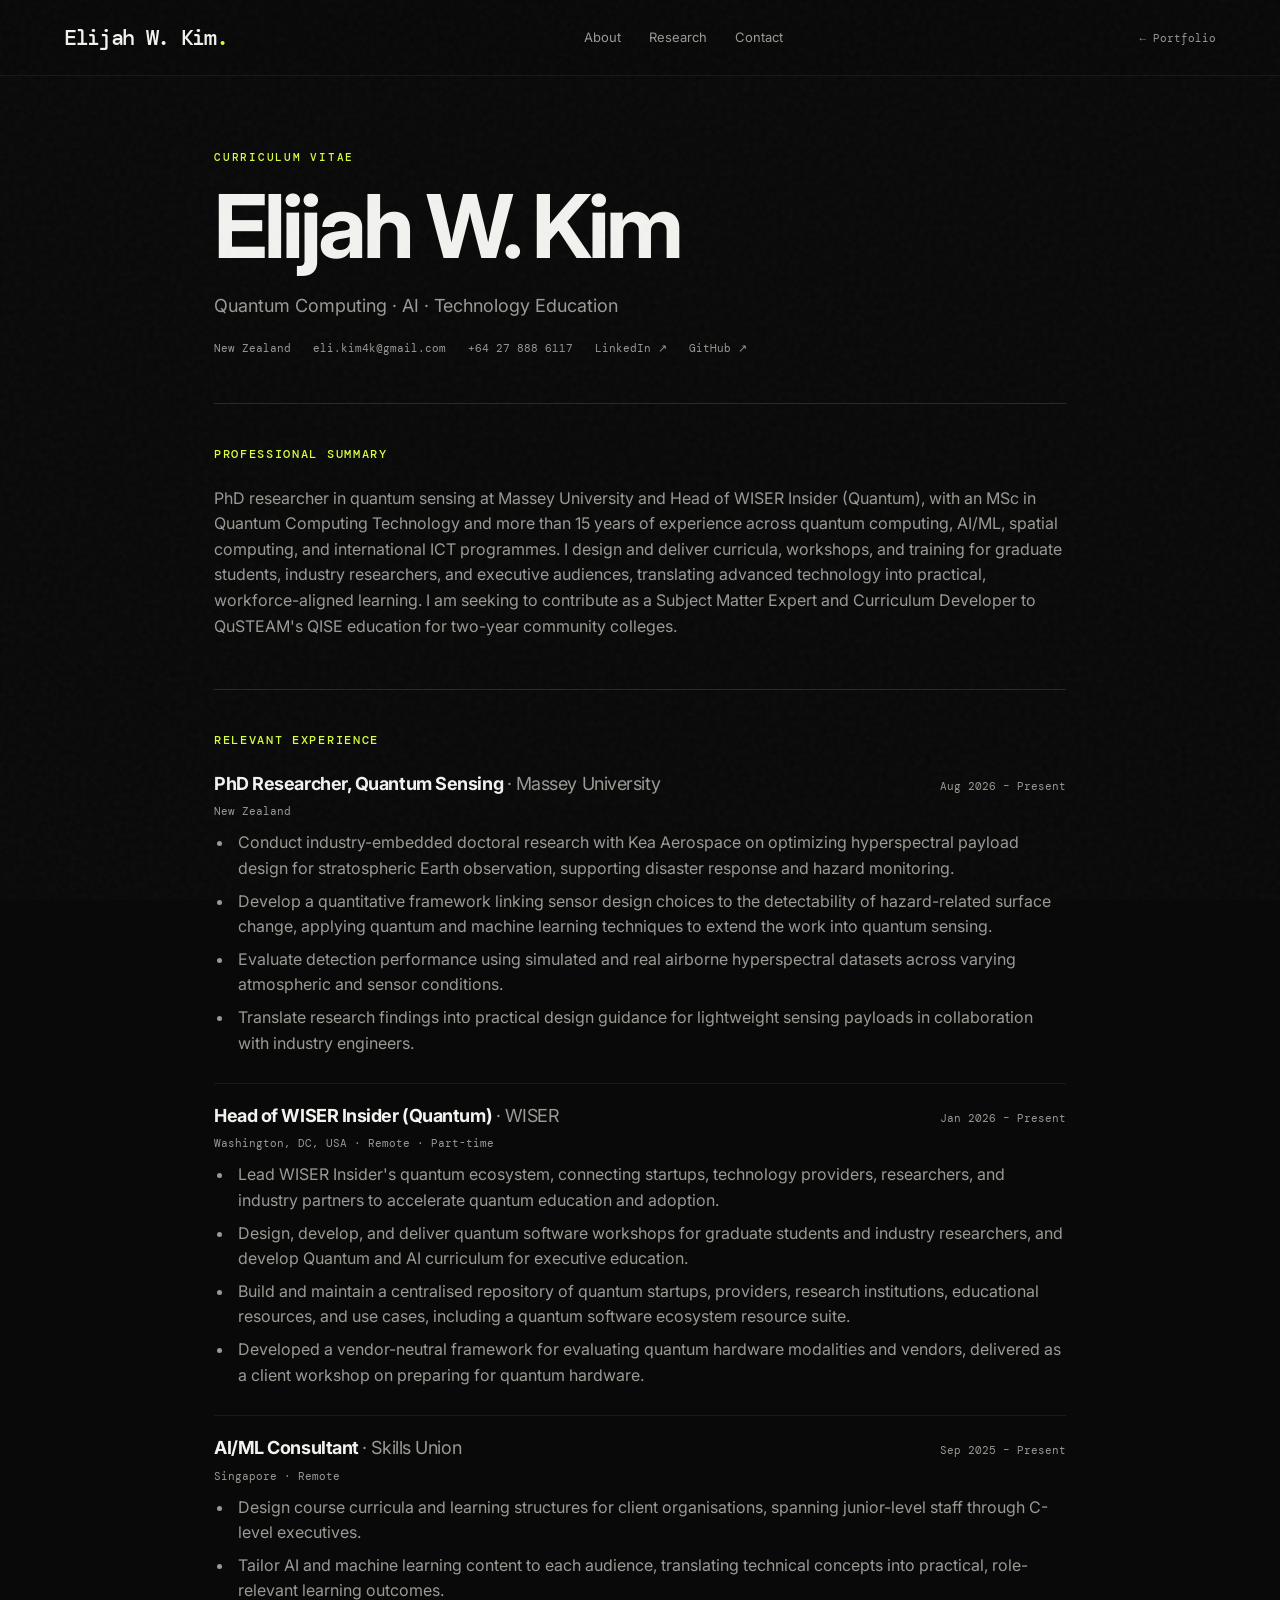
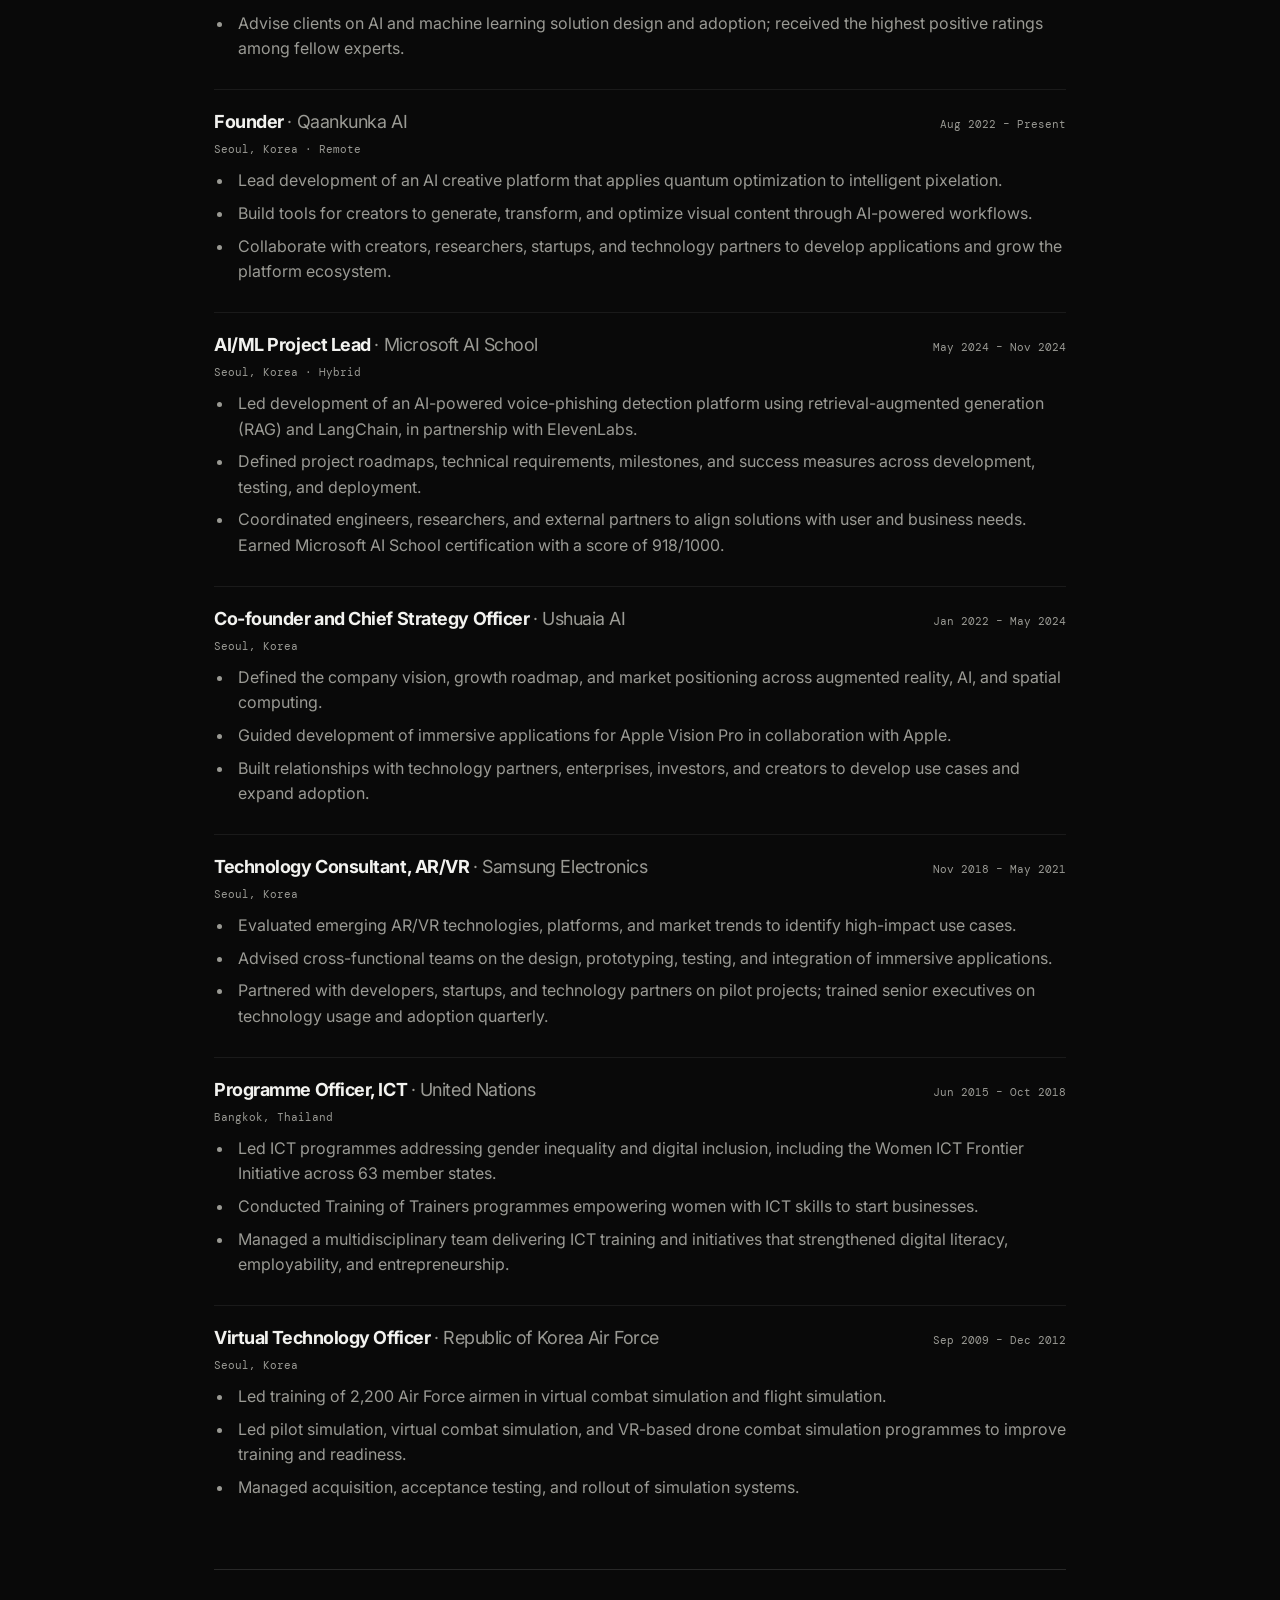
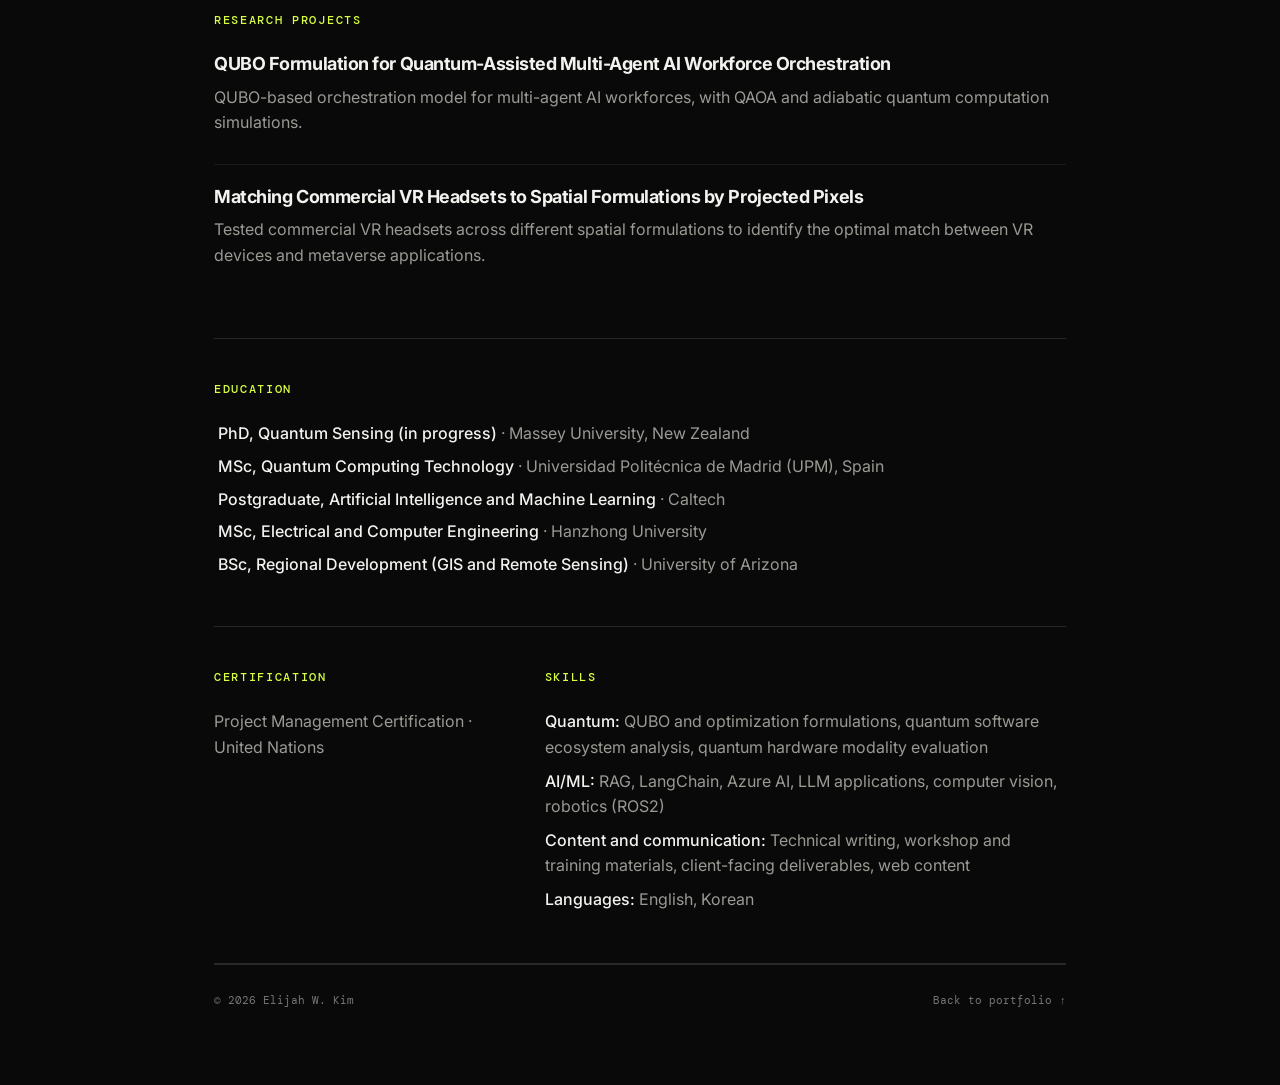
==== cv.html @ 2fc33b70 "Publish portfolio website" ====
<!DOCTYPE html>
<html lang="en">
<head>
  <meta charset="UTF-8">
  <meta name="viewport" content="width=device-width, initial-scale=1.0">
  <meta name="description" content="Curriculum Vitae of Elijah W. Kim, quantum computing researcher and technology educator.">
  <meta name="theme-color" content="#090909">
  <title>CV | Elijah W. Kim</title>
  <link rel="preconnect" href="https://fonts.googleapis.com">
  <link rel="preconnect" href="https://fonts.gstatic.com" crossorigin>
  <link href="https://fonts.googleapis.com/css2?family=DM+Mono:wght@400;500&family=Inter:wght@400;500;600;700&display=swap" rel="stylesheet">
  <link rel="stylesheet" href="style.css">
</head>
<body class="cv-page">
  <div class="noise"></div>
  <header class="nav">
    <a class="logo" href="index.html">Elijah W. Kim<span>.</span></a>
    <nav><a href="index.html#about">About</a><a href="index.html#research">Research</a><a href="index.html#contact">Contact</a></nav>
    <a class="cv-back" href="index.html">← Portfolio</a>
  </header>
  <main class="cv-main">
    <section class="cv-intro">
      <p class="eyebrow">CURRICULUM VITAE</p>
      <h1>Elijah W. Kim</h1>
      <p class="cv-specialty">Quantum Computing · AI · Technology Education</p>
      <div class="cv-contact">
        <span>New Zealand</span><a href="mailto:eli.kim4k@gmail.com">eli.kim4k@gmail.com</a>
        <a href="tel:+64278886117">+64 27 888 6117</a><a href="https://www.linkedin.com/in/eli-kim-4k/" target="_blank" rel="noreferrer">LinkedIn ↗</a>
        <a href="https://github.com/elikim4k-ai/" target="_blank" rel="noreferrer">GitHub ↗</a>
      </div>
    </section>

    <section class="cv-section">
      <h2>Professional Summary</h2>
      <p>PhD researcher in quantum sensing at Massey University and Head of WISER Insider (Quantum), with an MSc in Quantum Computing Technology and more than 15 years of experience across quantum computing, AI/ML, spatial computing, and international ICT programmes. I design and deliver curricula, workshops, and training for graduate students, industry researchers, and executive audiences, translating advanced technology into practical, workforce-aligned learning. I am seeking to contribute as a Subject Matter Expert and Curriculum Developer to QuSTEAM's QISE education for two-year community colleges.</p>
    </section>

    <section class="cv-section">
      <h2>Relevant Experience</h2>
      <article class="cv-role"><div class="cv-role-head"><h3>PhD Researcher, Quantum Sensing <span>· Massey University</span></h3><time>Aug 2026 – Present</time></div><p class="cv-location">New Zealand</p><ul><li>Conduct industry-embedded doctoral research with Kea Aerospace on optimizing hyperspectral payload design for stratospheric Earth observation, supporting disaster response and hazard monitoring.</li><li>Develop a quantitative framework linking sensor design choices to the detectability of hazard-related surface change, applying quantum and machine learning techniques to extend the work into quantum sensing.</li><li>Evaluate detection performance using simulated and real airborne hyperspectral datasets across varying atmospheric and sensor conditions.</li><li>Translate research findings into practical design guidance for lightweight sensing payloads in collaboration with industry engineers.</li></ul></article>
      <article class="cv-role"><div class="cv-role-head"><h3>Head of WISER Insider (Quantum) <span>· WISER</span></h3><time>Jan 2026 – Present</time></div><p class="cv-location">Washington, DC, USA · Remote · Part-time</p><ul><li>Lead WISER Insider's quantum ecosystem, connecting startups, technology providers, researchers, and industry partners to accelerate quantum education and adoption.</li><li>Design, develop, and deliver quantum software workshops for graduate students and industry researchers, and develop Quantum and AI curriculum for executive education.</li><li>Build and maintain a centralised repository of quantum startups, providers, research institutions, educational resources, and use cases, including a quantum software ecosystem resource suite.</li><li>Developed a vendor-neutral framework for evaluating quantum hardware modalities and vendors, delivered as a client workshop on preparing for quantum hardware.</li></ul></article>
      <article class="cv-role"><div class="cv-role-head"><h3>AI/ML Consultant <span>· Skills Union</span></h3><time>Sep 2025 – Present</time></div><p class="cv-location">Singapore · Remote</p><ul><li>Design course curricula and learning structures for client organisations, spanning junior-level staff through C-level executives.</li><li>Tailor AI and machine learning content to each audience, translating technical concepts into practical, role-relevant learning outcomes.</li><li>Advise clients on AI and machine learning solution design and adoption; received the highest positive ratings among fellow experts.</li></ul></article>
      <article class="cv-role"><div class="cv-role-head"><h3>Founder <span>· Qaankunka AI</span></h3><time>Aug 2022 – Present</time></div><p class="cv-location">Seoul, Korea · Remote</p><ul><li>Lead development of an AI creative platform that applies quantum optimization to intelligent pixelation.</li><li>Build tools for creators to generate, transform, and optimize visual content through AI-powered workflows.</li><li>Collaborate with creators, researchers, startups, and technology partners to develop applications and grow the platform ecosystem.</li></ul></article>
      <article class="cv-role"><div class="cv-role-head"><h3>AI/ML Project Lead <span>· Microsoft AI School</span></h3><time>May 2024 – Nov 2024</time></div><p class="cv-location">Seoul, Korea · Hybrid</p><ul><li>Led development of an AI-powered voice-phishing detection platform using retrieval-augmented generation (RAG) and LangChain, in partnership with ElevenLabs.</li><li>Defined project roadmaps, technical requirements, milestones, and success measures across development, testing, and deployment.</li><li>Coordinated engineers, researchers, and external partners to align solutions with user and business needs. Earned Microsoft AI School certification with a score of 918/1000.</li></ul></article>
      <article class="cv-role"><div class="cv-role-head"><h3>Co-founder and Chief Strategy Officer <span>· Ushuaia AI</span></h3><time>Jan 2022 – May 2024</time></div><p class="cv-location">Seoul, Korea</p><ul><li>Defined the company vision, growth roadmap, and market positioning across augmented reality, AI, and spatial computing.</li><li>Guided development of immersive applications for Apple Vision Pro in collaboration with Apple.</li><li>Built relationships with technology partners, enterprises, investors, and creators to develop use cases and expand adoption.</li></ul></article>
      <article class="cv-role"><div class="cv-role-head"><h3>Technology Consultant, AR/VR <span>· Samsung Electronics</span></h3><time>Nov 2018 – May 2021</time></div><p class="cv-location">Seoul, Korea</p><ul><li>Evaluated emerging AR/VR technologies, platforms, and market trends to identify high-impact use cases.</li><li>Advised cross-functional teams on the design, prototyping, testing, and integration of immersive applications.</li><li>Partnered with developers, startups, and technology partners on pilot projects; trained senior executives on technology usage and adoption quarterly.</li></ul></article>
      <article class="cv-role"><div class="cv-role-head"><h3>Programme Officer, ICT <span>· United Nations</span></h3><time>Jun 2015 – Oct 2018</time></div><p class="cv-location">Bangkok, Thailand</p><ul><li>Led ICT programmes addressing gender inequality and digital inclusion, including the Women ICT Frontier Initiative across 63 member states.</li><li>Conducted Training of Trainers programmes empowering women with ICT skills to start businesses.</li><li>Managed a multidisciplinary team delivering ICT training and initiatives that strengthened digital literacy, employability, and entrepreneurship.</li></ul></article>
      <article class="cv-role"><div class="cv-role-head"><h3>Virtual Technology Officer <span>· Republic of Korea Air Force</span></h3><time>Sep 2009 – Dec 2012</time></div><p class="cv-location">Seoul, Korea</p><ul><li>Led training of 2,200 Air Force airmen in virtual combat simulation and flight simulation.</li><li>Led pilot simulation, virtual combat simulation, and VR-based drone combat simulation programmes to improve training and readiness.</li><li>Managed acquisition, acceptance testing, and rollout of simulation systems.</li></ul></article>
    </section>

    <section class="cv-section"><h2>Research Projects</h2><article class="cv-role"><h3>QUBO Formulation for Quantum-Assisted Multi-Agent AI Workforce Orchestration</h3><p>QUBO-based orchestration model for multi-agent AI workforces, with QAOA and adiabatic quantum computation simulations.</p></article><article class="cv-role"><h3>Matching Commercial VR Headsets to Spatial Formulations by Projected Pixels</h3><p>Tested commercial VR headsets across different spatial formulations to identify the optimal match between VR devices and metaverse applications.</p></article></section>

    <section class="cv-section"><h2>Education</h2><ul class="cv-plain-list"><li><strong>PhD, Quantum Sensing (in progress)</strong> · Massey University, New Zealand</li><li><strong>MSc, Quantum Computing Technology</strong> · Universidad Politécnica de Madrid (UPM), Spain</li><li><strong>Postgraduate, Artificial Intelligence and Machine Learning</strong> · Caltech</li><li><strong>MSc, Electrical and Computer Engineering</strong> · Hanzhong University</li><li><strong>BSc, Regional Development (GIS and Remote Sensing)</strong> · University of Arizona</li></ul></section>
    <section class="cv-section cv-columns"><div><h2>Certification</h2><p>Project Management Certification · United Nations</p></div><div><h2>Skills</h2><p><strong>Quantum:</strong> QUBO and optimization formulations, quantum software ecosystem analysis, quantum hardware modality evaluation</p><p><strong>AI/ML:</strong> RAG, LangChain, Azure AI, LLM applications, computer vision, robotics (ROS2)</p><p><strong>Content and communication:</strong> Technical writing, workshop and training materials, client-facing deliverables, web content</p><p><strong>Languages:</strong> English, Korean</p></div></section>
    <footer class="cv-footer"><span>© <span id="year"></span> Elijah W. Kim</span><a href="index.html">Back to portfolio ↑</a></footer>
  </main>
  <div class="color-lens" aria-hidden="true"></div>
  <script src="script.js"></script>
</body>
</html>
---- style.css ----
:root {
  --bg: #090909;
  --surface: #111111;
  --line: #282828;
  --text: #f2f2ef;
  --muted: #9a9a94;
  --accent: #d7ff3f;
  --max: 1180px;
}

* { box-sizing: border-box; }
html { scroll-behavior: smooth; }
body {
  margin: 0;
  background: var(--bg);
  color: var(--text);
  font-family: "Inter", system-ui, sans-serif;
  line-height: 1.6;
}
a { color: inherit; text-decoration: none; }
::selection { background: var(--accent); color: #000; }

.noise {
  position: fixed; inset: 0; pointer-events: none; opacity: .035; z-index: 20;
  background-image: url("data:image/svg+xml,%3Csvg viewBox='0 0 180 180' xmlns='http://www.w3.org/2000/svg'%3E%3Cfilter id='n'%3E%3CfeTurbulence type='fractalNoise' baseFrequency='.9' numOctaves='4' stitchTiles='stitch'/%3E%3C/filter%3E%3Crect width='100%25' height='100%25' filter='url(%23n)'/%3E%3C/svg%3E");
}

.nav {
  position: fixed; top: 0; left: 0; right: 0; z-index: 10;
  height: 76px; display: flex; align-items: center; justify-content: space-between;
  padding: 0 5vw; background: rgba(9,9,9,.75); backdrop-filter: blur(14px);
  border-bottom: 1px solid rgba(255,255,255,.06);
}
.logo { font: 500 22px "DM Mono", monospace; letter-spacing: -.08em; }
.logo { letter-spacing: -.06em; white-space: nowrap; }
.logo span { color: var(--accent); }
.nav nav { display: flex; gap: 28px; }
.nav nav a { color: var(--muted); font-size: 13px; transition: color .2s; }
.nav nav a:hover { color: var(--text); }
.menu { display: none; background: none; border: 0; color: var(--text); font-size: 24px; }

.section { max-width: var(--max); margin: 0 auto; padding: 130px 5vw; }
.hero {
  min-height: 100vh; display: grid; grid-template-columns: 1.25fr .75fr;
  align-items: center; padding-top: 150px;
}
.eyebrow {
  font: 500 11px "DM Mono", monospace; letter-spacing: .16em;
  color: var(--accent); margin: 0 0 24px;
}
h1, h2, h3 { margin: 0; line-height: 1.02; letter-spacing: -.045em; }
h1 { font-size: clamp(58px, 8vw, 108px); max-width: 850px; }
h1 em, h2 em { color: var(--muted); font-style: normal; }
h2 { font-size: clamp(40px, 5vw, 70px); }
h3 { font-size: 25px; }
.lead { max-width: 610px; margin: 32px 0; color: var(--muted); font-size: 18px; }
.buttons { display: flex; gap: 12px; flex-wrap: wrap; }
.button {
  padding: 12px 18px; border: 1px solid var(--line); border-radius: 999px;
  font: 500 12px "DM Mono", monospace; transition: .2s;
}
.button:hover { border-color: #555; transform: translateY(-2px); }
.button.primary { background: var(--accent); color: #000; border-color: var(--accent); }

.hero-visual { position: relative; min-height: 500px; display: grid; place-items: center; }
.portrait-wrap {
  position: absolute; z-index: 2; width: 285px; height: 350px;
  border-radius: 48% 48% 42% 42%; overflow: hidden;
  border: 1px solid #3a3a3a; background: #151515;
  box-shadow: 0 30px 80px rgba(0,0,0,.45);
}
.portrait-wrap img { width: 100%; height: 100%; object-fit: cover; object-position: center 28%; display: block; }
.portrait-ring {
  position: absolute; inset: 10px; border: 1px solid rgba(215,255,63,.28);
  border-radius: inherit; pointer-events: none;
}
.hero-orbit { position: absolute; inset: 0; display: grid; place-items: center; }
.orbit { position: absolute; z-index: 1; border: 1px solid #303030; border-radius: 50%; transform: rotate(-25deg); }
.orbit-1 { width: 230px; height: 390px; }
.orbit-2 { width: 360px; height: 230px; transform: rotate(35deg); }
.orbit-3 { width: 390px; height: 390px; border-style: dashed; opacity: .5; }
.core { z-index: 3; opacity: .92;
  width: 112px; height: 112px; border-radius: 50%; display: grid; place-content: center;
  text-align: center; background: #161616; border: 1px solid #444;
  font: 500 28px "DM Mono", monospace; box-shadow: 0 0 60px rgba(215,255,63,.08);
}
.core span { color: var(--accent); font-size: 15px; }

.split { display: grid; grid-template-columns: 1fr 1fr; gap: 10vw; border-top: 1px solid var(--line); }
.body-copy { max-width: 560px; color: var(--muted); font-size: 17px; }
.body-copy strong { color: var(--text); font-weight: 500; }

.section-heading { display: flex; justify-content: space-between; align-items: end; margin-bottom: 60px; }
.muted { color: var(--muted); }
.research-grid { display: grid; grid-template-columns: repeat(2,1fr); gap: 1px; background: var(--line); }
.research-card { background: var(--bg); padding: 38px; min-height: 260px; }
.research-card span, .project-number, .date {
  font: 500 11px "DM Mono", monospace; color: var(--accent);
}
.research-card h3 { margin: 45px 0 16px; }
.research-card p, .project p { color: var(--muted); margin: 0; max-width: 600px; }

.lab-photo { margin: 0; min-width: 0; }
.lab-photo img { display: block; width: 100%; object-fit: cover; filter: saturate(.78); transition: filter .35s, transform .6s; }
.lab-photo:hover img { filter: saturate(1); transform: scale(1.015); }
.inline-photo { margin-top: 52px; }
.inline-photo img { max-height: 560px; }
.research-photo { width: 78%; margin-left: auto; }
.experience-photo { width: 66%; margin-right: auto; }
.lab-photo figcaption { display: flex; justify-content: space-between; gap: 12px; padding-top: 13px; color: var(--muted); font-size: 11px; }
.lab-photo figcaption span:first-child { color: var(--accent); font: 10px "DM Mono", monospace; }

.color-lens { display: none; }
@media (hover: hover) and (pointer: fine) {
  body { cursor: none; }
  a, button { cursor: none; }
  .color-lens {
    display: block; position: fixed; z-index: 30; left: 0; top: 0;
    width: 112px; height: 112px; border-radius: 50%; pointer-events: none;
    border: 1px solid rgba(255,255,255,.58);
    background: rgba(215,255,63,.28); backdrop-filter: saturate(220%) hue-rotate(35deg) contrast(1.12);
    box-shadow: 0 0 0 1px rgba(9,9,9,.22), inset 0 0 25px rgba(255,255,255,.12);
    transform: translate(-50%, -50%); opacity: 0; transition: opacity .2s, width .25s, height .25s;
  }
  body.cursor-active .color-lens { opacity: 1; }
  body.cursor-link .color-lens { width: 144px; height: 144px; background: rgba(255,86,164,.22); }
}

.project-list { border-top: 1px solid var(--line); }
.project {
  display: grid; grid-template-columns: 70px minmax(0, 1fr) auto; gap: 30px; align-items: start;
  padding: 34px 0; border-bottom: 1px solid var(--line); transition: padding .25s;
}
.project:hover { padding-left: 12px; padding-right: 12px; background: #0e0e0e; }
.project-tag { font: 500 10px "DM Mono", monospace; color: var(--accent) !important; margin-bottom: 10px !important; }
.project h3 { margin-bottom: 12px; }
.arrow { font-size: 22px; color: var(--muted); }
.sample-work {
  display: inline-flex; align-items: center; gap: 9px; white-space: nowrap;
  padding: 9px 13px; border: 1px solid var(--line); border-radius: 999px;
  color: var(--text); font: 10px "DM Mono", monospace; transition: .2s;
}
.sample-work span { color: var(--accent); font-size: 14px; }
.sample-work:hover { border-color: var(--accent); color: var(--accent); transform: translateY(-2px); }
.hackathon-list { border-top: 1px solid var(--line); }
.hackathon-item { display: grid; grid-template-columns: 220px minmax(0, 1fr); gap: 38px; padding: 34px 0; border-bottom: 1px solid var(--line); }
.hackathon-meta { display: flex; flex-direction: column; gap: 8px; color: var(--accent); font: 10px "DM Mono", monospace; letter-spacing: .08em; }
.hackathon-item h3 { margin: 0 0 12px; }
.hackathon-project { color: var(--muted); margin: 0 0 8px; }
.hackathon-project span { color: var(--accent); }
.hackathon-role { color: var(--muted); font-size: 13px; margin: 0; }
.proposal-links { display: flex; flex-wrap: wrap; gap: 10px; margin-top: 22px; }

.timeline { margin-top: 55px; border-top: 1px solid var(--line); }
.timeline-item {
  display: grid; grid-template-columns: 150px 1fr; gap: 30px;
  padding: 35px 0; border-bottom: 1px solid var(--line);
}
.timeline-item h3 { margin-bottom: 8px; }
.timeline-item p { margin: 4px 0; color: var(--muted); }

.contact { border-top: 1px solid var(--line); }
.contact h2 { margin-bottom: 25px; }
.contact > p:not(.eyebrow) { color: var(--muted); }
.contact-links { display: flex; flex-wrap: wrap; gap: 25px; margin-top: 35px; }
.contact-links a { font: 500 12px "DM Mono", monospace; border-bottom: 1px solid #444; padding-bottom: 4px; }
.contact-links a:hover { border-color: var(--accent); color: var(--accent); }

.cv-main { max-width: 980px; margin: 0 auto; padding: 150px 5vw 50px; }
.cv-intro { padding-bottom: 48px; border-bottom: 1px solid var(--line); }
.cv-intro .eyebrow { margin-bottom: 18px; }
.cv-intro h1 { font-size: clamp(52px, 8vw, 88px); }
.cv-specialty { margin: 20px 0; color: var(--muted); font-size: 18px; }
.cv-contact { display: flex; flex-wrap: wrap; gap: 10px 22px; color: var(--muted); font: 11px "DM Mono", monospace; }
.cv-contact a:hover, .cv-back:hover { color: var(--accent); }
.cv-back { font: 11px "DM Mono", monospace; color: var(--muted); }
.cv-section { padding: 42px 0; border-bottom: 1px solid var(--line); }
.cv-section h2 { font: 500 12px "DM Mono", monospace; letter-spacing: .14em; text-transform: uppercase; color: var(--accent); margin-bottom: 24px; }
.cv-section > p, .cv-section p { color: var(--muted); margin: 8px 0; }
.cv-role { padding: 20px 0; border-top: 1px solid rgba(255,255,255,.07); }
.cv-role:first-of-type { border-top: 0; padding-top: 0; }
.cv-role-head { display: flex; justify-content: space-between; align-items: baseline; gap: 20px; }
.cv-role h3 { font-size: 18px; line-height: 1.35; letter-spacing: -.025em; }
.cv-role h3 span { color: var(--muted); font-weight: 400; }
.cv-role time, .cv-location { color: var(--muted); font: 11px "DM Mono", monospace; white-space: nowrap; }
.cv-role ul, .cv-plain-list { color: var(--muted); padding-left: 20px; margin: 12px 0 0; }
.cv-role li, .cv-plain-list li { margin: 7px 0; padding-left: 4px; }
.cv-plain-list { list-style: none; padding: 0; }
.cv-plain-list strong, .cv-columns strong { color: var(--text); font-weight: 500; }
.cv-columns { display: grid; grid-template-columns: .7fr 1.3fr; gap: 50px; }
.cv-footer { padding: 28px 0; display: flex; justify-content: space-between; color: #777; font: 11px "DM Mono", monospace; }
.cv-footer a:hover { color: var(--accent); }

footer {
  border-top: 1px solid var(--line); padding: 25px 5vw; display: flex;
  justify-content: space-between; color: #666; font: 11px "DM Mono", monospace;
}
.footer-actions { display: flex; gap: 18px; }
.footer-actions a { color: var(--muted); transition: color .2s; }
.footer-actions a:hover { color: var(--accent); }

@media (max-width: 800px) {
  .logo { font-size: 17px; }
  .nav nav { display: none; }
  .menu { display: block; }
  .hero { grid-template-columns: 1fr; }
  .hero-visual { min-height: 380px; order: -1; }
  .portrait-wrap { width: 220px; height: 275px; }
  .hero-orbit { inset: 0; }
  .orbit-1 { width: 170px; height: 270px; }
  .orbit-2 { width: 280px; height: 170px; }
  .orbit-3 { width: 290px; height: 290px; }
  .core { z-index: 3; opacity: .92; width: 88px; height: 88px; font-size: 22px; }
  .split, .research-grid { grid-template-columns: 1fr; }
  .inline-photo { width: 100%; margin-top: 34px; }
  .lab-photo figcaption { flex-direction: column; gap: 3px; }
  .section { padding-top: 95px; padding-bottom: 95px; }
  .section-heading { display: block; }
  .section-heading .muted { margin-top: 20px; }
  .cv-main { padding-top: 120px; }
  .cv-role-head { display: block; }
  .cv-role time { display: block; margin-top: 6px; }
  .cv-columns { grid-template-columns: 1fr; gap: 20px; }
  .cv-footer { display: flex; }
  .timeline-item { grid-template-columns: 1fr; gap: 8px; }
  .project { grid-template-columns: 38px minmax(0, 1fr); gap: 12px; }
  .sample-work, .project .arrow { grid-column: 2; justify-self: start; }
  .hackathon-item { grid-template-columns: 1fr; gap: 18px; }
  footer { display: flex; flex-direction: column; gap: 8px; }
  footer span { display: block; margin: 0; }
}
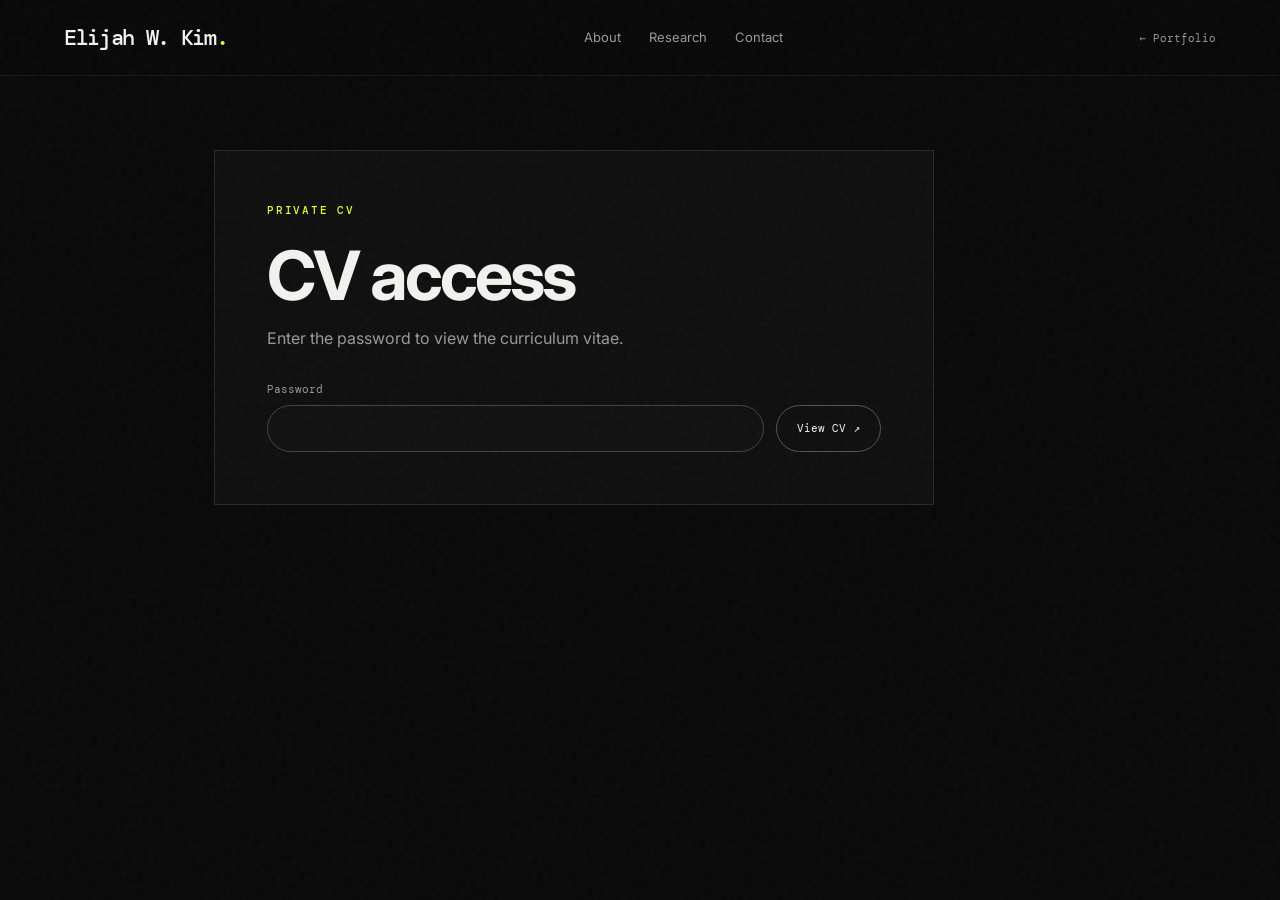
==== commit cfe6ec90: "Gate CV page behind password" ====
--- a/cv.html
+++ b/cv.html
@@ -19,42 +19,24 @@
     <a class="cv-back" href="index.html">← Portfolio</a>
   </header>
   <main class="cv-main">
-    <section class="cv-intro">
-      <p class="eyebrow">CURRICULUM VITAE</p>
-      <h1>Elijah W. Kim</h1>
-      <p class="cv-specialty">Quantum Computing · AI · Technology Education</p>
-      <div class="cv-contact">
-        <span>New Zealand</span><a href="mailto:eli.kim4k@gmail.com">eli.kim4k@gmail.com</a>
-        <a href="tel:+64278886117">+64 27 888 6117</a><a href="https://www.linkedin.com/in/eli-kim-4k/" target="_blank" rel="noreferrer">LinkedIn ↗</a>
-        <a href="https://github.com/elikim4k-ai/" target="_blank" rel="noreferrer">GitHub ↗</a>
-      </div>
+    <section class="cv-access-card" id="cv-gate">
+      <p class="eyebrow">PRIVATE CV</p>
+      <h1>CV access</h1>
+      <p class="cv-access-copy">Enter the password to view the curriculum vitae.</p>
+      <form id="cv-access-form">
+        <label for="cv-password">Password</label>
+        <div class="cv-access-controls">
+          <input id="cv-password" name="password" type="password" autocomplete="current-password" required>
+          <button type="submit">View CV <span>↗</span></button>
+        </div>
+        <p class="cv-access-error" id="cv-access-error" role="status" aria-live="polite" hidden></p>
+        <span id="year" hidden></span>
+      </form>
     </section>
-
-    <section class="cv-section">
-      <h2>Professional Summary</h2>
-      <p>PhD researcher in quantum sensing at Massey University and Head of WISER Insider (Quantum), with an MSc in Quantum Computing Technology and more than 15 years of experience across quantum computing, AI/ML, spatial computing, and international ICT programmes. I design and deliver curricula, workshops, and training for graduate students, industry researchers, and executive audiences, translating advanced technology into practical, workforce-aligned learning. I am seeking to contribute as a Subject Matter Expert and Curriculum Developer to QuSTEAM's QISE education for two-year community colleges.</p>
-    </section>
-
-    <section class="cv-section">
-      <h2>Relevant Experience</h2>
-      <article class="cv-role"><div class="cv-role-head"><h3>PhD Researcher, Quantum Sensing <span>· Massey University</span></h3><time>Aug 2026 – Present</time></div><p class="cv-location">New Zealand</p><ul><li>Conduct industry-embedded doctoral research with Kea Aerospace on optimizing hyperspectral payload design for stratospheric Earth observation, supporting disaster response and hazard monitoring.</li><li>Develop a quantitative framework linking sensor design choices to the detectability of hazard-related surface change, applying quantum and machine learning techniques to extend the work into quantum sensing.</li><li>Evaluate detection performance using simulated and real airborne hyperspectral datasets across varying atmospheric and sensor conditions.</li><li>Translate research findings into practical design guidance for lightweight sensing payloads in collaboration with industry engineers.</li></ul></article>
-      <article class="cv-role"><div class="cv-role-head"><h3>Head of WISER Insider (Quantum) <span>· WISER</span></h3><time>Jan 2026 – Present</time></div><p class="cv-location">Washington, DC, USA · Remote · Part-time</p><ul><li>Lead WISER Insider's quantum ecosystem, connecting startups, technology providers, researchers, and industry partners to accelerate quantum education and adoption.</li><li>Design, develop, and deliver quantum software workshops for graduate students and industry researchers, and develop Quantum and AI curriculum for executive education.</li><li>Build and maintain a centralised repository of quantum startups, providers, research institutions, educational resources, and use cases, including a quantum software ecosystem resource suite.</li><li>Developed a vendor-neutral framework for evaluating quantum hardware modalities and vendors, delivered as a client workshop on preparing for quantum hardware.</li></ul></article>
-      <article class="cv-role"><div class="cv-role-head"><h3>AI/ML Consultant <span>· Skills Union</span></h3><time>Sep 2025 – Present</time></div><p class="cv-location">Singapore · Remote</p><ul><li>Design course curricula and learning structures for client organisations, spanning junior-level staff through C-level executives.</li><li>Tailor AI and machine learning content to each audience, translating technical concepts into practical, role-relevant learning outcomes.</li><li>Advise clients on AI and machine learning solution design and adoption; received the highest positive ratings among fellow experts.</li></ul></article>
-      <article class="cv-role"><div class="cv-role-head"><h3>Founder <span>· Qaankunka AI</span></h3><time>Aug 2022 – Present</time></div><p class="cv-location">Seoul, Korea · Remote</p><ul><li>Lead development of an AI creative platform that applies quantum optimization to intelligent pixelation.</li><li>Build tools for creators to generate, transform, and optimize visual content through AI-powered workflows.</li><li>Collaborate with creators, researchers, startups, and technology partners to develop applications and grow the platform ecosystem.</li></ul></article>
-      <article class="cv-role"><div class="cv-role-head"><h3>AI/ML Project Lead <span>· Microsoft AI School</span></h3><time>May 2024 – Nov 2024</time></div><p class="cv-location">Seoul, Korea · Hybrid</p><ul><li>Led development of an AI-powered voice-phishing detection platform using retrieval-augmented generation (RAG) and LangChain, in partnership with ElevenLabs.</li><li>Defined project roadmaps, technical requirements, milestones, and success measures across development, testing, and deployment.</li><li>Coordinated engineers, researchers, and external partners to align solutions with user and business needs. Earned Microsoft AI School certification with a score of 918/1000.</li></ul></article>
-      <article class="cv-role"><div class="cv-role-head"><h3>Co-founder and Chief Strategy Officer <span>· Ushuaia AI</span></h3><time>Jan 2022 – May 2024</time></div><p class="cv-location">Seoul, Korea</p><ul><li>Defined the company vision, growth roadmap, and market positioning across augmented reality, AI, and spatial computing.</li><li>Guided development of immersive applications for Apple Vision Pro in collaboration with Apple.</li><li>Built relationships with technology partners, enterprises, investors, and creators to develop use cases and expand adoption.</li></ul></article>
-      <article class="cv-role"><div class="cv-role-head"><h3>Technology Consultant, AR/VR <span>· Samsung Electronics</span></h3><time>Nov 2018 – May 2021</time></div><p class="cv-location">Seoul, Korea</p><ul><li>Evaluated emerging AR/VR technologies, platforms, and market trends to identify high-impact use cases.</li><li>Advised cross-functional teams on the design, prototyping, testing, and integration of immersive applications.</li><li>Partnered with developers, startups, and technology partners on pilot projects; trained senior executives on technology usage and adoption quarterly.</li></ul></article>
-      <article class="cv-role"><div class="cv-role-head"><h3>Programme Officer, ICT <span>· United Nations</span></h3><time>Jun 2015 – Oct 2018</time></div><p class="cv-location">Bangkok, Thailand</p><ul><li>Led ICT programmes addressing gender inequality and digital inclusion, including the Women ICT Frontier Initiative across 63 member states.</li><li>Conducted Training of Trainers programmes empowering women with ICT skills to start businesses.</li><li>Managed a multidisciplinary team delivering ICT training and initiatives that strengthened digital literacy, employability, and entrepreneurship.</li></ul></article>
-      <article class="cv-role"><div class="cv-role-head"><h3>Virtual Technology Officer <span>· Republic of Korea Air Force</span></h3><time>Sep 2009 – Dec 2012</time></div><p class="cv-location">Seoul, Korea</p><ul><li>Led training of 2,200 Air Force airmen in virtual combat simulation and flight simulation.</li><li>Led pilot simulation, virtual combat simulation, and VR-based drone combat simulation programmes to improve training and readiness.</li><li>Managed acquisition, acceptance testing, and rollout of simulation systems.</li></ul></article>
-    </section>
-
-    <section class="cv-section"><h2>Research Projects</h2><article class="cv-role"><h3>QUBO Formulation for Quantum-Assisted Multi-Agent AI Workforce Orchestration</h3><p>QUBO-based orchestration model for multi-agent AI workforces, with QAOA and adiabatic quantum computation simulations.</p></article><article class="cv-role"><h3>Matching Commercial VR Headsets to Spatial Formulations by Projected Pixels</h3><p>Tested commercial VR headsets across different spatial formulations to identify the optimal match between VR devices and metaverse applications.</p></article></section>
-
-    <section class="cv-section"><h2>Education</h2><ul class="cv-plain-list"><li><strong>PhD, Quantum Sensing (in progress)</strong> · Massey University, New Zealand</li><li><strong>MSc, Quantum Computing Technology</strong> · Universidad Politécnica de Madrid (UPM), Spain</li><li><strong>Postgraduate, Artificial Intelligence and Machine Learning</strong> · Caltech</li><li><strong>MSc, Electrical and Computer Engineering</strong> · Hanzhong University</li><li><strong>BSc, Regional Development (GIS and Remote Sensing)</strong> · University of Arizona</li></ul></section>
-    <section class="cv-section cv-columns"><div><h2>Certification</h2><p>Project Management Certification · United Nations</p></div><div><h2>Skills</h2><p><strong>Quantum:</strong> QUBO and optimization formulations, quantum software ecosystem analysis, quantum hardware modality evaluation</p><p><strong>AI/ML:</strong> RAG, LangChain, Azure AI, LLM applications, computer vision, robotics (ROS2)</p><p><strong>Content and communication:</strong> Technical writing, workshop and training materials, client-facing deliverables, web content</p><p><strong>Languages:</strong> English, Korean</p></div></section>
-    <footer class="cv-footer"><span>© <span id="year"></span> Elijah W. Kim</span><a href="index.html">Back to portfolio ↑</a></footer>
+    <div class="cv-content" id="cv-content" hidden></div>
   </main>
   <div class="color-lens" aria-hidden="true"></div>
   <script src="script.js"></script>
+  <script src="cv-access.js"></script>
 </body>
 </html>
--- a/style.css
+++ b/style.css
@@ -10,6 +10,11 @@
 
 * { box-sizing: border-box; }
 html { scroll-behavior: smooth; }
+html { scrollbar-color: #696969 #111; scrollbar-width: thin; }
+html::-webkit-scrollbar { width: 10px; }
+html::-webkit-scrollbar-track { background: #111; }
+html::-webkit-scrollbar-thumb { background: #555; border: 2px solid #111; border-radius: 999px; }
+html::-webkit-scrollbar-thumb:hover { background: var(--accent); }
 body {
   margin: 0;
   background: var(--bg);
@@ -37,7 +42,19 @@
 .nav nav { display: flex; gap: 28px; }
 .nav nav a { color: var(--muted); font-size: 13px; transition: color .2s; }
 .nav nav a:hover { color: var(--text); }
+.nav-actions { display: flex; align-items: center; gap: 14px; }
+.language-toggle { display: flex; align-items: center; gap: 5px; padding: 5px 9px; border: 1px solid var(--line); border-radius: 999px; color: var(--muted); background: transparent; font: 10px "DM Mono", monospace; }
+.language-toggle button { padding: 2px; border: 0; color: inherit; background: transparent; font: inherit; }
+.language-toggle button[aria-pressed="true"], .language-toggle button:hover { color: var(--accent); }
+.language-toggle > span { color: #555; }
 .menu { display: none; background: none; border: 0; color: var(--text); font-size: 24px; }
+
+.section-rail { position: fixed; z-index: 15; right: 20px; top: 50%; transform: translateY(-50%); display: flex; flex-direction: column; gap: 13px; }
+.section-rail a { position: relative; display: flex; align-items: center; justify-content: flex-end; min-width: 14px; min-height: 14px; }
+.rail-dot { width: 8px; height: 8px; border: 1px solid #777; border-radius: 50%; background: var(--bg); transition: transform .2s, background .2s, border-color .2s; }
+.rail-label { position: absolute; right: 20px; padding: 5px 9px; border: 1px solid var(--line); border-radius: 999px; background: rgba(9,9,9,.92); color: var(--muted); font: 10px "DM Mono", monospace; white-space: nowrap; opacity: 0; transform: translateX(5px); pointer-events: none; transition: .2s; }
+.section-rail a:hover .rail-label, .section-rail a.active .rail-label { opacity: 1; transform: translateX(0); }
+.section-rail a.active .rail-dot, .section-rail a:hover .rail-dot { background: var(--accent); border-color: var(--accent); transform: scale(1.25); }
 
 .section { max-width: var(--max); margin: 0 auto; padding: 130px 5vw; }
 .hero {
@@ -93,12 +110,14 @@
 .section-heading { display: flex; justify-content: space-between; align-items: end; margin-bottom: 60px; }
 .muted { color: var(--muted); }
 .research-grid { display: grid; grid-template-columns: repeat(2,1fr); gap: 1px; background: var(--line); }
-.research-card { background: var(--bg); padding: 38px; min-height: 260px; }
+.research-card { background: var(--bg); padding: 38px; min-height: 260px; display: flex; flex-direction: column; align-items: flex-start; }
 .research-card span, .project-number, .date {
   font: 500 11px "DM Mono", monospace; color: var(--accent);
 }
 .research-card h3 { margin: 45px 0 16px; }
 .research-card p, .project p { color: var(--muted); margin: 0; max-width: 600px; }
+.research-samples { display: flex; flex-wrap: wrap; gap: 8px; margin-top: auto; padding-top: 22px; }
+.research-samples .sample-work { padding: 7px 10px; font-size: 9px; }
 
 .lab-photo { margin: 0; min-width: 0; }
 .lab-photo img { display: block; width: 100%; object-fit: cover; filter: saturate(.78); transition: filter .35s, transform .6s; }
@@ -112,8 +131,6 @@
 
 .color-lens { display: none; }
 @media (hover: hover) and (pointer: fine) {
-  body { cursor: none; }
-  a, button { cursor: none; }
   .color-lens {
     display: block; position: fixed; z-index: 30; left: 0; top: 0;
     width: 112px; height: 112px; border-radius: 50%; pointer-events: none;
@@ -142,6 +159,7 @@
 }
 .sample-work span { color: var(--accent); font-size: 14px; }
 .sample-work:hover { border-color: var(--accent); color: var(--accent); transform: translateY(-2px); }
+.project-samples { display: flex; flex-direction: column; align-items: flex-start; gap: 8px; }
 .hackathon-list { border-top: 1px solid var(--line); }
 .hackathon-item { display: grid; grid-template-columns: 220px minmax(0, 1fr); gap: 38px; padding: 34px 0; border-bottom: 1px solid var(--line); }
 .hackathon-meta { display: flex; flex-direction: column; gap: 8px; color: var(--accent); font: 10px "DM Mono", monospace; letter-spacing: .08em; }
@@ -150,6 +168,10 @@
 .hackathon-project span { color: var(--accent); }
 .hackathon-role { color: var(--muted); font-size: 13px; margin: 0; }
 .proposal-links { display: flex; flex-wrap: wrap; gap: 10px; margin-top: 22px; }
+.writing-card { display: grid; grid-template-columns: 220px minmax(0, 1fr); gap: 38px; padding: 34px 0; border-top: 1px solid var(--line); border-bottom: 1px solid var(--line); }
+.writing-meta { display: flex; flex-direction: column; gap: 8px; color: var(--accent); font: 10px "DM Mono", monospace; letter-spacing: .08em; }
+.writing-content h3 { max-width: 760px; font-size: clamp(24px, 3vw, 36px); line-height: 1.18; letter-spacing: -.035em; }
+.writing-content p { max-width: 700px; margin: 18px 0 24px; color: var(--muted); }
 
 .timeline { margin-top: 55px; border-top: 1px solid var(--line); }
 .timeline-item {
@@ -167,6 +189,17 @@
 .contact-links a:hover { border-color: var(--accent); color: var(--accent); }
 
 .cv-main { max-width: 980px; margin: 0 auto; padding: 150px 5vw 50px; }
+.cv-access-card { max-width: 720px; padding: clamp(26px, 5vw, 52px); border: 1px solid var(--line); background: rgba(255,255,255,.025); }
+.cv-access-card h1 { font-size: clamp(42px, 7vw, 68px); }
+.cv-access-copy { color: var(--muted); margin: 16px 0 30px; }
+.cv-access-card label { display: block; margin-bottom: 9px; color: var(--muted); font: 11px "DM Mono", monospace; }
+.cv-access-controls { display: flex; gap: 12px; }
+.cv-access-controls input { flex: 1; min-width: 0; padding: 14px 16px; border: 1px solid #444; border-radius: 999px; background: #111; color: var(--text); font: 13px "DM Mono", monospace; }
+.cv-access-controls button { padding: 0 20px; border: 1px solid #555; border-radius: 999px; background: transparent; color: var(--text); cursor: pointer; font: 11px "DM Mono", monospace; white-space: nowrap; }
+.cv-access-controls button:hover { border-color: var(--accent); color: var(--accent); }
+.cv-access-controls button:disabled { opacity: .6; cursor: wait; }
+.cv-access-error { margin: 14px 0 0; color: #ff8e8e; font: 11px "DM Mono", monospace; }
+.cv-content[hidden] { display: none; }
 .cv-intro { padding-bottom: 48px; border-bottom: 1px solid var(--line); }
 .cv-intro .eyebrow { margin-bottom: 18px; }
 .cv-intro h1 { font-size: clamp(52px, 8vw, 88px); }
@@ -203,6 +236,8 @@
   .logo { font-size: 17px; }
   .nav nav { display: none; }
   .menu { display: block; }
+  .section-rail { right: 9px; gap: 10px; }
+  .rail-label { display: none; }
   .hero { grid-template-columns: 1fr; }
   .hero-visual { min-height: 380px; order: -1; }
   .portrait-wrap { width: 220px; height: 275px; }
@@ -218,6 +253,8 @@
   .section-heading { display: block; }
   .section-heading .muted { margin-top: 20px; }
   .cv-main { padding-top: 120px; }
+  .cv-access-controls { flex-direction: column; }
+  .cv-access-controls button { min-height: 48px; }
   .cv-role-head { display: block; }
   .cv-role time { display: block; margin-top: 6px; }
   .cv-columns { grid-template-columns: 1fr; gap: 20px; }
@@ -225,7 +262,9 @@
   .timeline-item { grid-template-columns: 1fr; gap: 8px; }
   .project { grid-template-columns: 38px minmax(0, 1fr); gap: 12px; }
   .sample-work, .project .arrow { grid-column: 2; justify-self: start; }
+  .project-samples { grid-column: 2; flex-direction: row; flex-wrap: wrap; }
   .hackathon-item { grid-template-columns: 1fr; gap: 18px; }
+  .writing-card { grid-template-columns: 1fr; gap: 18px; }
   footer { display: flex; flex-direction: column; gap: 8px; }
   footer span { display: block; margin: 0; }
 }
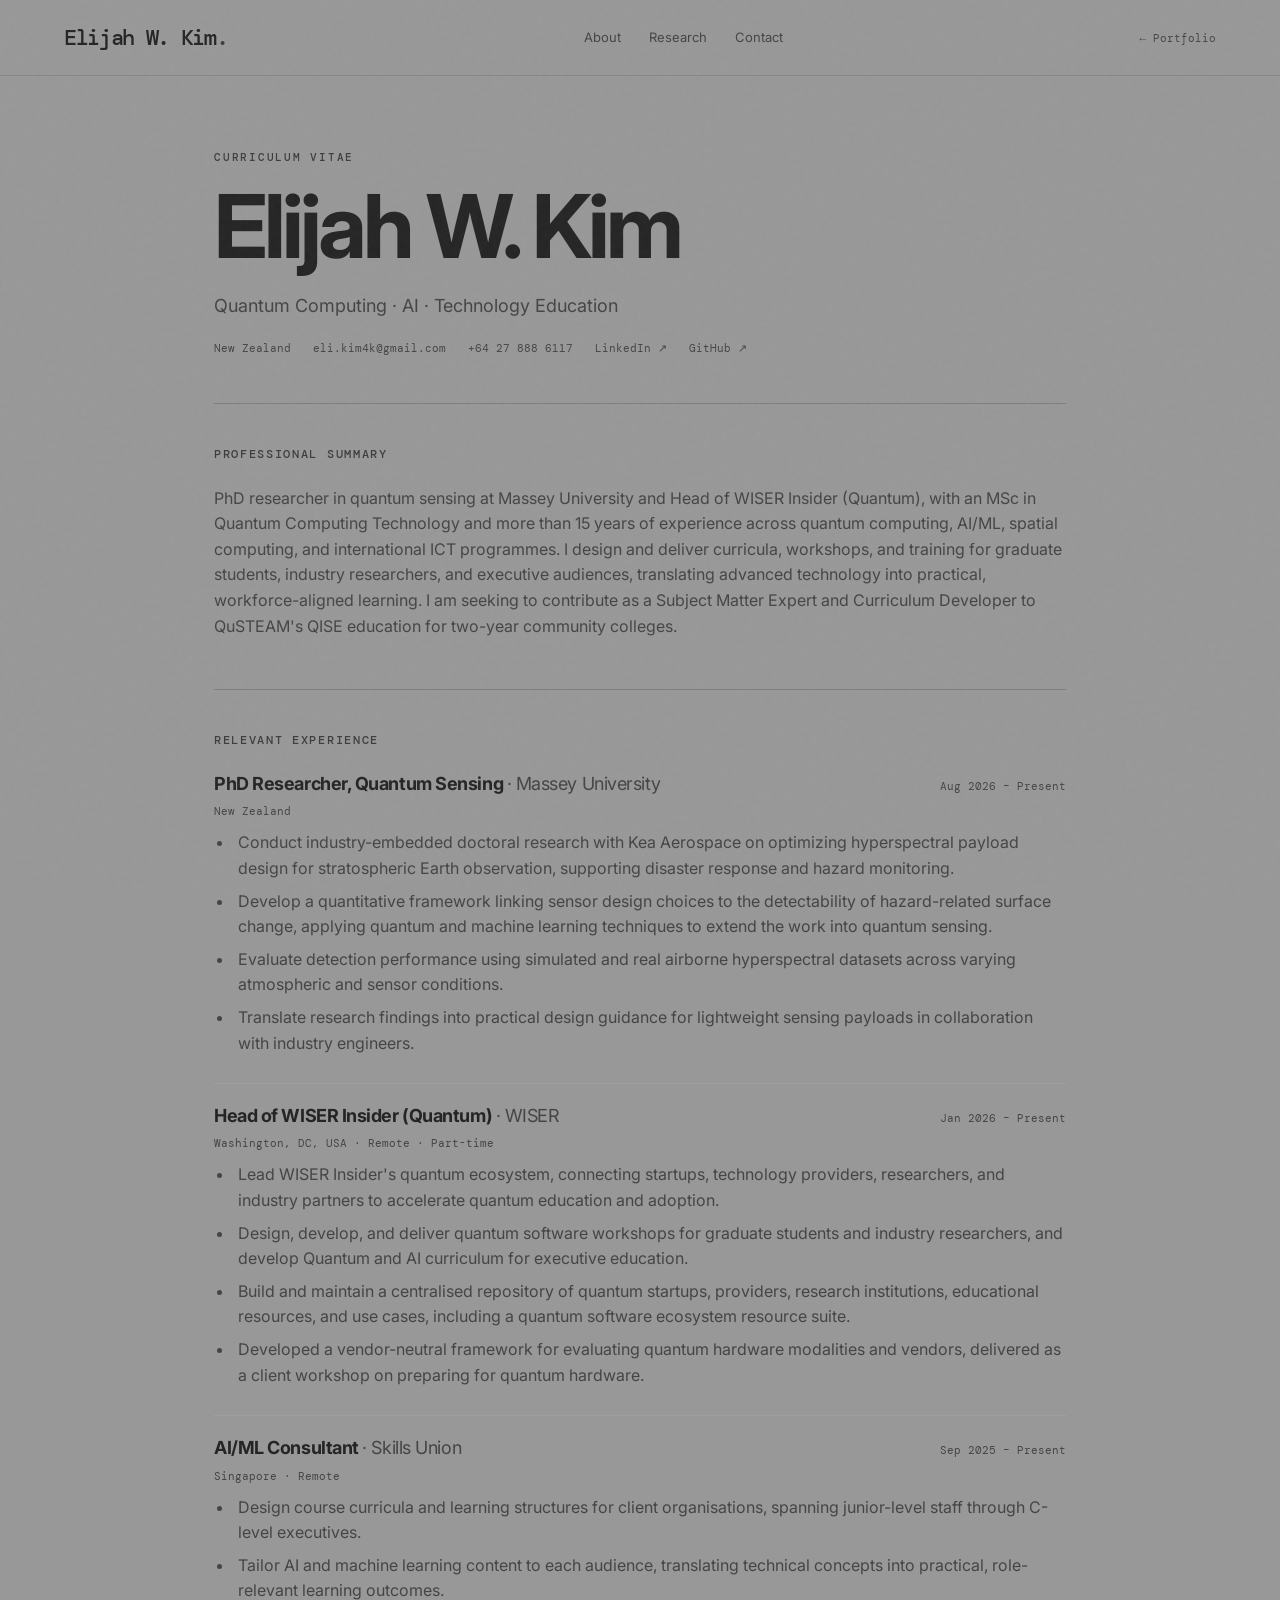
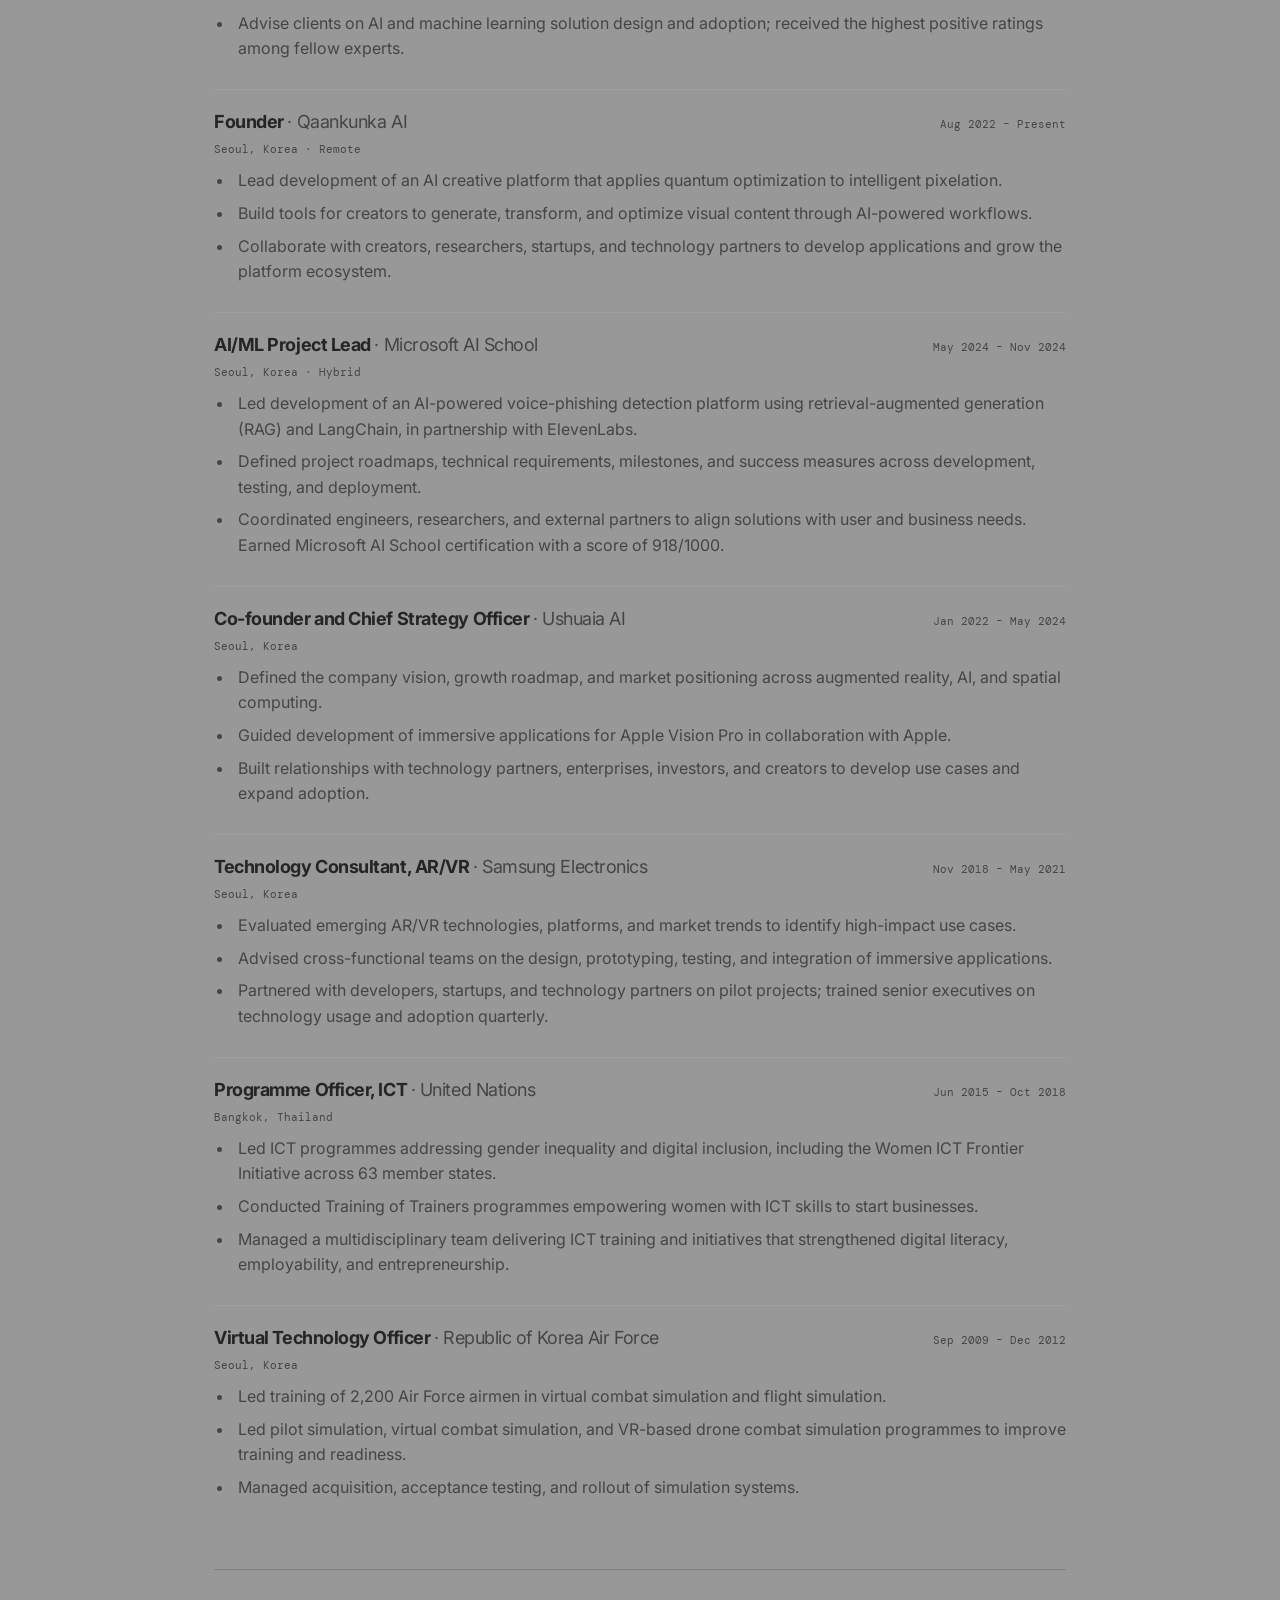
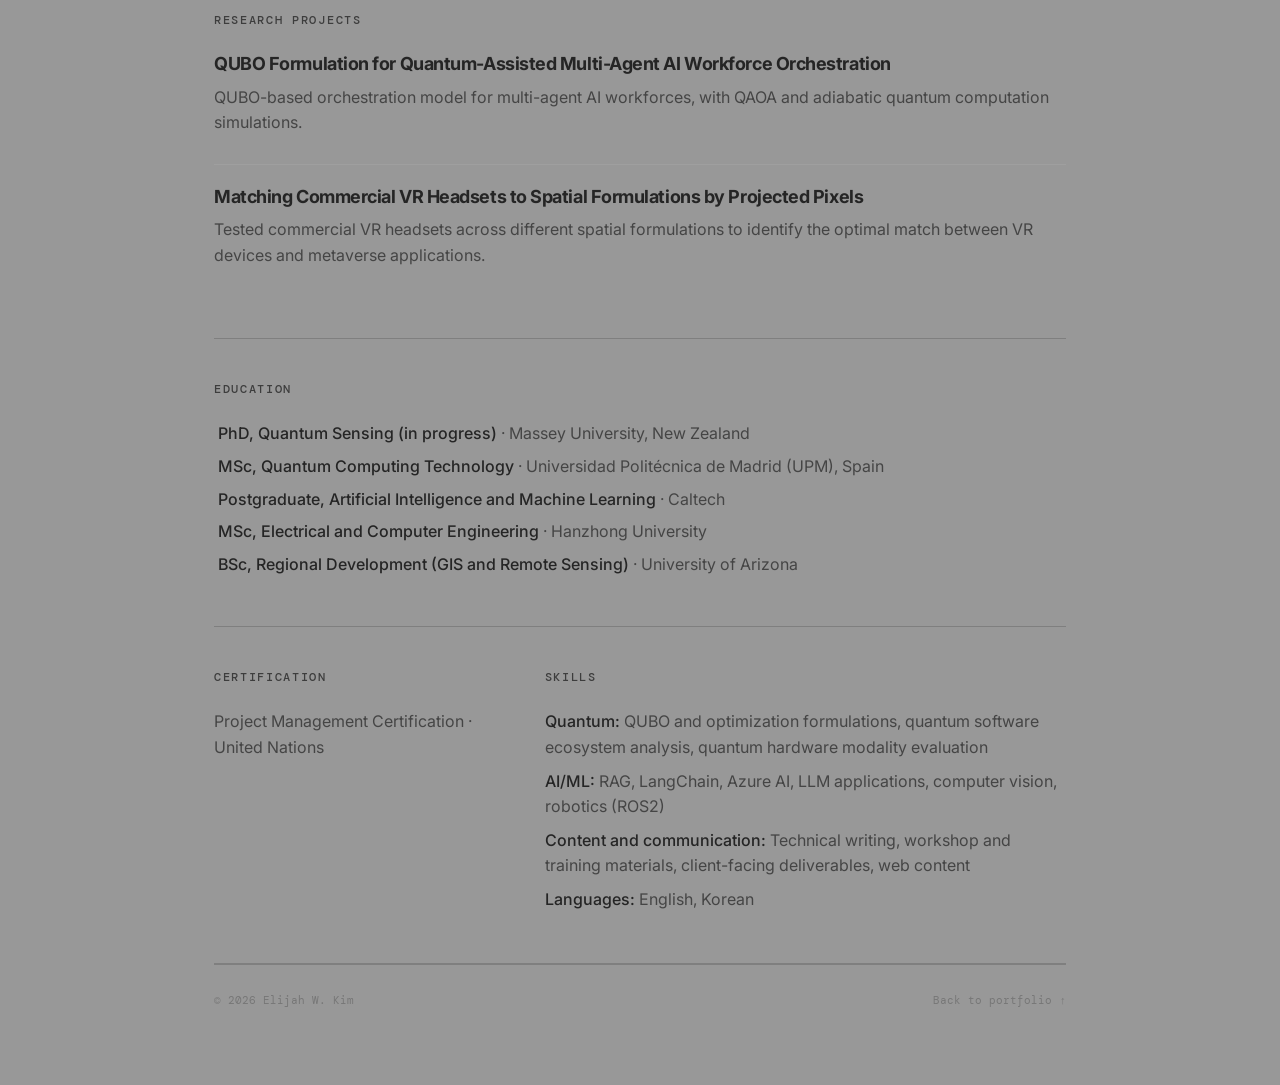
==== commit fd9bfbf9: "Update portfolio and deploy to GitHub Pages" ====
--- a/cv.html
+++ b/cv.html
@@ -3,13 +3,13 @@
 <head>
   <meta charset="UTF-8">
   <meta name="viewport" content="width=device-width, initial-scale=1.0">
-  <meta name="description" content="Curriculum Vitae of Elijah W. Kim, quantum computing researcher and technology educator.">
-  <meta name="theme-color" content="#090909">
+  <meta name="description" content="Curriculum Vitae of Elijah W. Kim, Agentic AI and Quantum Solution Architect with GIS and Remote Sensing experience.">
+  <meta name="theme-color" content="#989898">
   <title>CV | Elijah W. Kim</title>
   <link rel="preconnect" href="https://fonts.googleapis.com">
   <link rel="preconnect" href="https://fonts.gstatic.com" crossorigin>
   <link href="https://fonts.googleapis.com/css2?family=DM+Mono:wght@400;500&family=Inter:wght@400;500;600;700&display=swap" rel="stylesheet">
-  <link rel="stylesheet" href="style.css">
+  <link rel="stylesheet" href="style.css?v=20261007">
 </head>
 <body class="cv-page">
   <div class="noise"></div>
@@ -19,24 +19,44 @@
     <a class="cv-back" href="index.html">← Portfolio</a>
   </header>
   <main class="cv-main">
-    <section class="cv-access-card" id="cv-gate">
-      <p class="eyebrow">PRIVATE CV</p>
-      <h1>CV access</h1>
-      <p class="cv-access-copy">Enter the password to view the curriculum vitae.</p>
-      <form id="cv-access-form">
-        <label for="cv-password">Password</label>
-        <div class="cv-access-controls">
-          <input id="cv-password" name="password" type="password" autocomplete="current-password" required>
-          <button type="submit">View CV <span>↗</span></button>
-        </div>
-        <p class="cv-access-error" id="cv-access-error" role="status" aria-live="polite" hidden></p>
-        <span id="year" hidden></span>
-      </form>
+    <div class="cv-content">
+<section class="cv-intro">
+      <p class="eyebrow">CURRICULUM VITAE</p>
+      <h1>Elijah W. Kim</h1>
+      <p class="cv-specialty">Quantum Computing · AI · Technology Education</p>
+      <div class="cv-contact">
+        <span>New Zealand</span><a href="mailto:eli.kim4k@gmail.com">eli.kim4k@gmail.com</a>
+        <a href="tel:+64278886117">+64 27 888 6117</a><a href="https://www.linkedin.com/in/eli-kim-4k/" target="_blank" rel="noreferrer">LinkedIn ↗</a>
+        <a href="https://github.com/elikim4k-ai/" target="_blank" rel="noreferrer">GitHub ↗</a>
+      </div>
     </section>
-    <div class="cv-content" id="cv-content" hidden></div>
+
+    <section class="cv-section">
+      <h2>Professional Summary</h2>
+      <p>PhD researcher in quantum sensing at Massey University and Head of WISER Insider (Quantum), with an MSc in Quantum Computing Technology and more than 15 years of experience across quantum computing, AI/ML, spatial computing, and international ICT programmes. I design and deliver curricula, workshops, and training for graduate students, industry researchers, and executive audiences, translating advanced technology into practical, workforce-aligned learning. I am seeking to contribute as a Subject Matter Expert and Curriculum Developer to QuSTEAM's QISE education for two-year community colleges.</p>
+    </section>
+
+    <section class="cv-section">
+      <h2>Relevant Experience</h2>
+      <article class="cv-role"><div class="cv-role-head"><h3>PhD Researcher, Quantum Sensing <span>· Massey University</span></h3><time>Aug 2026 – Present</time></div><p class="cv-location">New Zealand</p><ul><li>Conduct industry-embedded doctoral research with Kea Aerospace on optimizing hyperspectral payload design for stratospheric Earth observation, supporting disaster response and hazard monitoring.</li><li>Develop a quantitative framework linking sensor design choices to the detectability of hazard-related surface change, applying quantum and machine learning techniques to extend the work into quantum sensing.</li><li>Evaluate detection performance using simulated and real airborne hyperspectral datasets across varying atmospheric and sensor conditions.</li><li>Translate research findings into practical design guidance for lightweight sensing payloads in collaboration with industry engineers.</li></ul></article>
+      <article class="cv-role"><div class="cv-role-head"><h3>Head of WISER Insider (Quantum) <span>· WISER</span></h3><time>Jan 2026 – Present</time></div><p class="cv-location">Washington, DC, USA · Remote · Part-time</p><ul><li>Lead WISER Insider's quantum ecosystem, connecting startups, technology providers, researchers, and industry partners to accelerate quantum education and adoption.</li><li>Design, develop, and deliver quantum software workshops for graduate students and industry researchers, and develop Quantum and AI curriculum for executive education.</li><li>Build and maintain a centralised repository of quantum startups, providers, research institutions, educational resources, and use cases, including a quantum software ecosystem resource suite.</li><li>Developed a vendor-neutral framework for evaluating quantum hardware modalities and vendors, delivered as a client workshop on preparing for quantum hardware.</li></ul></article>
+      <article class="cv-role"><div class="cv-role-head"><h3>AI/ML Consultant <span>· Skills Union</span></h3><time>Sep 2025 – Present</time></div><p class="cv-location">Singapore · Remote</p><ul><li>Design course curricula and learning structures for client organisations, spanning junior-level staff through C-level executives.</li><li>Tailor AI and machine learning content to each audience, translating technical concepts into practical, role-relevant learning outcomes.</li><li>Advise clients on AI and machine learning solution design and adoption; received the highest positive ratings among fellow experts.</li></ul></article>
+      <article class="cv-role"><div class="cv-role-head"><h3>Founder <span>· Qaankunka AI</span></h3><time>Aug 2022 – Present</time></div><p class="cv-location">Seoul, Korea · Remote</p><ul><li>Lead development of an AI creative platform that applies quantum optimization to intelligent pixelation.</li><li>Build tools for creators to generate, transform, and optimize visual content through AI-powered workflows.</li><li>Collaborate with creators, researchers, startups, and technology partners to develop applications and grow the platform ecosystem.</li></ul></article>
+      <article class="cv-role"><div class="cv-role-head"><h3>AI/ML Project Lead <span>· Microsoft AI School</span></h3><time>May 2024 – Nov 2024</time></div><p class="cv-location">Seoul, Korea · Hybrid</p><ul><li>Led development of an AI-powered voice-phishing detection platform using retrieval-augmented generation (RAG) and LangChain, in partnership with ElevenLabs.</li><li>Defined project roadmaps, technical requirements, milestones, and success measures across development, testing, and deployment.</li><li>Coordinated engineers, researchers, and external partners to align solutions with user and business needs. Earned Microsoft AI School certification with a score of 918/1000.</li></ul></article>
+      <article class="cv-role"><div class="cv-role-head"><h3>Co-founder and Chief Strategy Officer <span>· Ushuaia AI</span></h3><time>Jan 2022 – May 2024</time></div><p class="cv-location">Seoul, Korea</p><ul><li>Defined the company vision, growth roadmap, and market positioning across augmented reality, AI, and spatial computing.</li><li>Guided development of immersive applications for Apple Vision Pro in collaboration with Apple.</li><li>Built relationships with technology partners, enterprises, investors, and creators to develop use cases and expand adoption.</li></ul></article>
+      <article class="cv-role"><div class="cv-role-head"><h3>Technology Consultant, AR/VR <span>· Samsung Electronics</span></h3><time>Nov 2018 – May 2021</time></div><p class="cv-location">Seoul, Korea</p><ul><li>Evaluated emerging AR/VR technologies, platforms, and market trends to identify high-impact use cases.</li><li>Advised cross-functional teams on the design, prototyping, testing, and integration of immersive applications.</li><li>Partnered with developers, startups, and technology partners on pilot projects; trained senior executives on technology usage and adoption quarterly.</li></ul></article>
+      <article class="cv-role"><div class="cv-role-head"><h3>Programme Officer, ICT <span>· United Nations</span></h3><time>Jun 2015 – Oct 2018</time></div><p class="cv-location">Bangkok, Thailand</p><ul><li>Led ICT programmes addressing gender inequality and digital inclusion, including the Women ICT Frontier Initiative across 63 member states.</li><li>Conducted Training of Trainers programmes empowering women with ICT skills to start businesses.</li><li>Managed a multidisciplinary team delivering ICT training and initiatives that strengthened digital literacy, employability, and entrepreneurship.</li></ul></article>
+      <article class="cv-role"><div class="cv-role-head"><h3>Virtual Technology Officer <span>· Republic of Korea Air Force</span></h3><time>Sep 2009 – Dec 2012</time></div><p class="cv-location">Seoul, Korea</p><ul><li>Led training of 2,200 Air Force airmen in virtual combat simulation and flight simulation.</li><li>Led pilot simulation, virtual combat simulation, and VR-based drone combat simulation programmes to improve training and readiness.</li><li>Managed acquisition, acceptance testing, and rollout of simulation systems.</li></ul></article>
+    </section>
+
+    <section class="cv-section"><h2>Research Projects</h2><article class="cv-role"><h3>QUBO Formulation for Quantum-Assisted Multi-Agent AI Workforce Orchestration</h3><p>QUBO-based orchestration model for multi-agent AI workforces, with QAOA and adiabatic quantum computation simulations.</p></article><article class="cv-role"><h3>Matching Commercial VR Headsets to Spatial Formulations by Projected Pixels</h3><p>Tested commercial VR headsets across different spatial formulations to identify the optimal match between VR devices and metaverse applications.</p></article></section>
+
+    <section class="cv-section"><h2>Education</h2><ul class="cv-plain-list"><li><strong>PhD, Quantum Sensing (in progress)</strong> · Massey University, New Zealand</li><li><strong>MSc, Quantum Computing Technology</strong> · Universidad Politécnica de Madrid (UPM), Spain</li><li><strong>Postgraduate, Artificial Intelligence and Machine Learning</strong> · Caltech</li><li><strong>MSc, Electrical and Computer Engineering</strong> · Hanzhong University</li><li><strong>BSc, Regional Development (GIS and Remote Sensing)</strong> · University of Arizona</li></ul></section>
+    <section class="cv-section cv-columns"><div><h2>Certification</h2><p>Project Management Certification · United Nations</p></div><div><h2>Skills</h2><p><strong>Quantum:</strong> QUBO and optimization formulations, quantum software ecosystem analysis, quantum hardware modality evaluation</p><p><strong>AI/ML:</strong> RAG, LangChain, Azure AI, LLM applications, computer vision, robotics (ROS2)</p><p><strong>Content and communication:</strong> Technical writing, workshop and training materials, client-facing deliverables, web content</p><p><strong>Languages:</strong> English, Korean</p></div></section>
+    <footer class="cv-footer"><span>© <span id="year"></span> Elijah W. Kim</span><a href="index.html">Back to portfolio ↑</a></footer>
+    </div>
   </main>
   <div class="color-lens" aria-hidden="true"></div>
   <script src="script.js"></script>
-  <script src="cv-access.js"></script>
 </body>
 </html>
--- a/style.css
+++ b/style.css
@@ -1,19 +1,19 @@
 :root {
-  --bg: #090909;
-  --surface: #111111;
-  --line: #282828;
-  --text: #f2f2ef;
-  --muted: #9a9a94;
-  --accent: #d7ff3f;
+  --bg: #989898;
+  --surface: #a3a3a3;
+  --line: #7f7f7f;
+  --text: #252525;
+  --muted: #454545;
+  --accent: #3d3d3d;
   --max: 1180px;
 }
 
 * { box-sizing: border-box; }
 html { scroll-behavior: smooth; }
-html { scrollbar-color: #696969 #111; scrollbar-width: thin; }
+html { scrollbar-color: #686868 #989898; scrollbar-width: thin; }
 html::-webkit-scrollbar { width: 10px; }
-html::-webkit-scrollbar-track { background: #111; }
-html::-webkit-scrollbar-thumb { background: #555; border: 2px solid #111; border-radius: 999px; }
+html::-webkit-scrollbar-track { background: #989898; }
+html::-webkit-scrollbar-thumb { background: #686868; border: 2px solid #989898; border-radius: 999px; }
 html::-webkit-scrollbar-thumb:hover { background: var(--accent); }
 body {
   margin: 0;
@@ -23,7 +23,7 @@
   line-height: 1.6;
 }
 a { color: inherit; text-decoration: none; }
-::selection { background: var(--accent); color: #000; }
+::selection { background: #555; color: #e5e5e5; }
 
 .noise {
   position: fixed; inset: 0; pointer-events: none; opacity: .035; z-index: 20;
@@ -33,8 +33,8 @@
 .nav {
   position: fixed; top: 0; left: 0; right: 0; z-index: 10;
   height: 76px; display: flex; align-items: center; justify-content: space-between;
-  padding: 0 5vw; background: rgba(9,9,9,.75); backdrop-filter: blur(14px);
-  border-bottom: 1px solid rgba(255,255,255,.06);
+  padding: 0 5vw; background: rgba(152,152,152,.9); backdrop-filter: blur(14px);
+  border-bottom: 1px solid rgba(45,45,45,.16);
 }
 .logo { font: 500 22px "DM Mono", monospace; letter-spacing: -.08em; }
 .logo { letter-spacing: -.06em; white-space: nowrap; }
@@ -46,13 +46,13 @@
 .language-toggle { display: flex; align-items: center; gap: 5px; padding: 5px 9px; border: 1px solid var(--line); border-radius: 999px; color: var(--muted); background: transparent; font: 10px "DM Mono", monospace; }
 .language-toggle button { padding: 2px; border: 0; color: inherit; background: transparent; font: inherit; }
 .language-toggle button[aria-pressed="true"], .language-toggle button:hover { color: var(--accent); }
-.language-toggle > span { color: #555; }
+.language-toggle > span { color: #666; }
 .menu { display: none; background: none; border: 0; color: var(--text); font-size: 24px; }
 
 .section-rail { position: fixed; z-index: 15; right: 20px; top: 50%; transform: translateY(-50%); display: flex; flex-direction: column; gap: 13px; }
 .section-rail a { position: relative; display: flex; align-items: center; justify-content: flex-end; min-width: 14px; min-height: 14px; }
-.rail-dot { width: 8px; height: 8px; border: 1px solid #777; border-radius: 50%; background: var(--bg); transition: transform .2s, background .2s, border-color .2s; }
-.rail-label { position: absolute; right: 20px; padding: 5px 9px; border: 1px solid var(--line); border-radius: 999px; background: rgba(9,9,9,.92); color: var(--muted); font: 10px "DM Mono", monospace; white-space: nowrap; opacity: 0; transform: translateX(5px); pointer-events: none; transition: .2s; }
+.rail-dot { width: 8px; height: 8px; border: 1px solid #5d5d5d; border-radius: 50%; background: var(--bg); transition: transform .2s, background .2s, border-color .2s; }
+.rail-label { position: absolute; right: 20px; padding: 5px 9px; border: 1px solid var(--line); border-radius: 999px; background: rgba(152,152,152,.97); color: var(--muted); font: 10px "DM Mono", monospace; white-space: nowrap; opacity: 0; transform: translateX(5px); pointer-events: none; transition: .2s; }
 .section-rail a:hover .rail-label, .section-rail a.active .rail-label { opacity: 1; transform: translateX(0); }
 .section-rail a.active .rail-dot, .section-rail a:hover .rail-dot { background: var(--accent); border-color: var(--accent); transform: scale(1.25); }
 
@@ -76,30 +76,30 @@
   padding: 12px 18px; border: 1px solid var(--line); border-radius: 999px;
   font: 500 12px "DM Mono", monospace; transition: .2s;
 }
-.button:hover { border-color: #555; transform: translateY(-2px); }
-.button.primary { background: var(--accent); color: #000; border-color: var(--accent); }
+.button:hover { border-color: #444; transform: translateY(-2px); }
+.button.primary { background: #4a4a4a; color: #ededed; border-color: #4a4a4a; }
 
 .hero-visual { position: relative; min-height: 500px; display: grid; place-items: center; }
 .portrait-wrap {
   position: absolute; z-index: 2; width: 285px; height: 350px;
   border-radius: 48% 48% 42% 42%; overflow: hidden;
-  border: 1px solid #3a3a3a; background: #151515;
-  box-shadow: 0 30px 80px rgba(0,0,0,.45);
+  border: 1px solid #777; background: #888;
+  box-shadow: 0 24px 60px rgba(35,35,35,.2);
 }
 .portrait-wrap img { width: 100%; height: 100%; object-fit: cover; object-position: center 28%; display: block; }
 .portrait-ring {
-  position: absolute; inset: 10px; border: 1px solid rgba(215,255,63,.28);
+  position: absolute; inset: 10px; border: 1px solid rgba(45,45,45,.3);
   border-radius: inherit; pointer-events: none;
 }
 .hero-orbit { position: absolute; inset: 0; display: grid; place-items: center; }
-.orbit { position: absolute; z-index: 1; border: 1px solid #303030; border-radius: 50%; transform: rotate(-25deg); }
+.orbit { position: absolute; z-index: 1; border: 1px solid #777; border-radius: 50%; transform: rotate(-25deg); }
 .orbit-1 { width: 230px; height: 390px; }
 .orbit-2 { width: 360px; height: 230px; transform: rotate(35deg); }
 .orbit-3 { width: 390px; height: 390px; border-style: dashed; opacity: .5; }
 .core { z-index: 3; opacity: .92;
   width: 112px; height: 112px; border-radius: 50%; display: grid; place-content: center;
-  text-align: center; background: #161616; border: 1px solid #444;
-  font: 500 28px "DM Mono", monospace; box-shadow: 0 0 60px rgba(215,255,63,.08);
+  text-align: center; background: #8e8e8e; border: 1px solid #707070;
+  font: 500 28px "DM Mono", monospace; box-shadow: 0 0 50px rgba(35,35,35,.1);
 }
 .core span { color: var(--accent); font-size: 15px; }
 
@@ -134,13 +134,13 @@
   .color-lens {
     display: block; position: fixed; z-index: 30; left: 0; top: 0;
     width: 112px; height: 112px; border-radius: 50%; pointer-events: none;
-    border: 1px solid rgba(255,255,255,.58);
-    background: rgba(215,255,63,.28); backdrop-filter: saturate(220%) hue-rotate(35deg) contrast(1.12);
-    box-shadow: 0 0 0 1px rgba(9,9,9,.22), inset 0 0 25px rgba(255,255,255,.12);
+    border: 1px solid rgba(255,255,255,.78);
+    background: rgba(255,255,255,.025); backdrop-filter: invert(1);
+    box-shadow: 0 0 0 1px rgba(0,0,0,.28), inset 0 0 18px rgba(255,255,255,.12);
     transform: translate(-50%, -50%); opacity: 0; transition: opacity .2s, width .25s, height .25s;
   }
   body.cursor-active .color-lens { opacity: 1; }
-  body.cursor-link .color-lens { width: 144px; height: 144px; background: rgba(255,86,164,.22); }
+  body.cursor-link .color-lens { width: 144px; height: 144px; }
 }
 
 .project-list { border-top: 1px solid var(--line); }
@@ -148,7 +148,7 @@
   display: grid; grid-template-columns: 70px minmax(0, 1fr) auto; gap: 30px; align-items: start;
   padding: 34px 0; border-bottom: 1px solid var(--line); transition: padding .25s;
 }
-.project:hover { padding-left: 12px; padding-right: 12px; background: #0e0e0e; }
+.project:hover { padding-left: 12px; padding-right: 12px; background: #909090; }
 .project-tag { font: 500 10px "DM Mono", monospace; color: var(--accent) !important; margin-bottom: 10px !important; }
 .project h3 { margin-bottom: 12px; }
 .arrow { font-size: 22px; color: var(--muted); }
@@ -194,11 +194,11 @@
 .cv-access-copy { color: var(--muted); margin: 16px 0 30px; }
 .cv-access-card label { display: block; margin-bottom: 9px; color: var(--muted); font: 11px "DM Mono", monospace; }
 .cv-access-controls { display: flex; gap: 12px; }
-.cv-access-controls input { flex: 1; min-width: 0; padding: 14px 16px; border: 1px solid #444; border-radius: 999px; background: #111; color: var(--text); font: 13px "DM Mono", monospace; }
-.cv-access-controls button { padding: 0 20px; border: 1px solid #555; border-radius: 999px; background: transparent; color: var(--text); cursor: pointer; font: 11px "DM Mono", monospace; white-space: nowrap; }
+.cv-access-controls input { flex: 1; min-width: 0; padding: 14px 16px; border: 1px solid #777; border-radius: 999px; background: #a1a1a1; color: var(--text); font: 13px "DM Mono", monospace; }
+.cv-access-controls button { padding: 0 20px; border: 1px solid #666; border-radius: 999px; background: transparent; color: var(--text); cursor: pointer; font: 11px "DM Mono", monospace; white-space: nowrap; }
 .cv-access-controls button:hover { border-color: var(--accent); color: var(--accent); }
 .cv-access-controls button:disabled { opacity: .6; cursor: wait; }
-.cv-access-error { margin: 14px 0 0; color: #ff8e8e; font: 11px "DM Mono", monospace; }
+.cv-access-error { margin: 14px 0 0; color: #d0d0d0; font: 11px "DM Mono", monospace; }
 .cv-content[hidden] { display: none; }
 .cv-intro { padding-bottom: 48px; border-bottom: 1px solid var(--line); }
 .cv-intro .eyebrow { margin-bottom: 18px; }
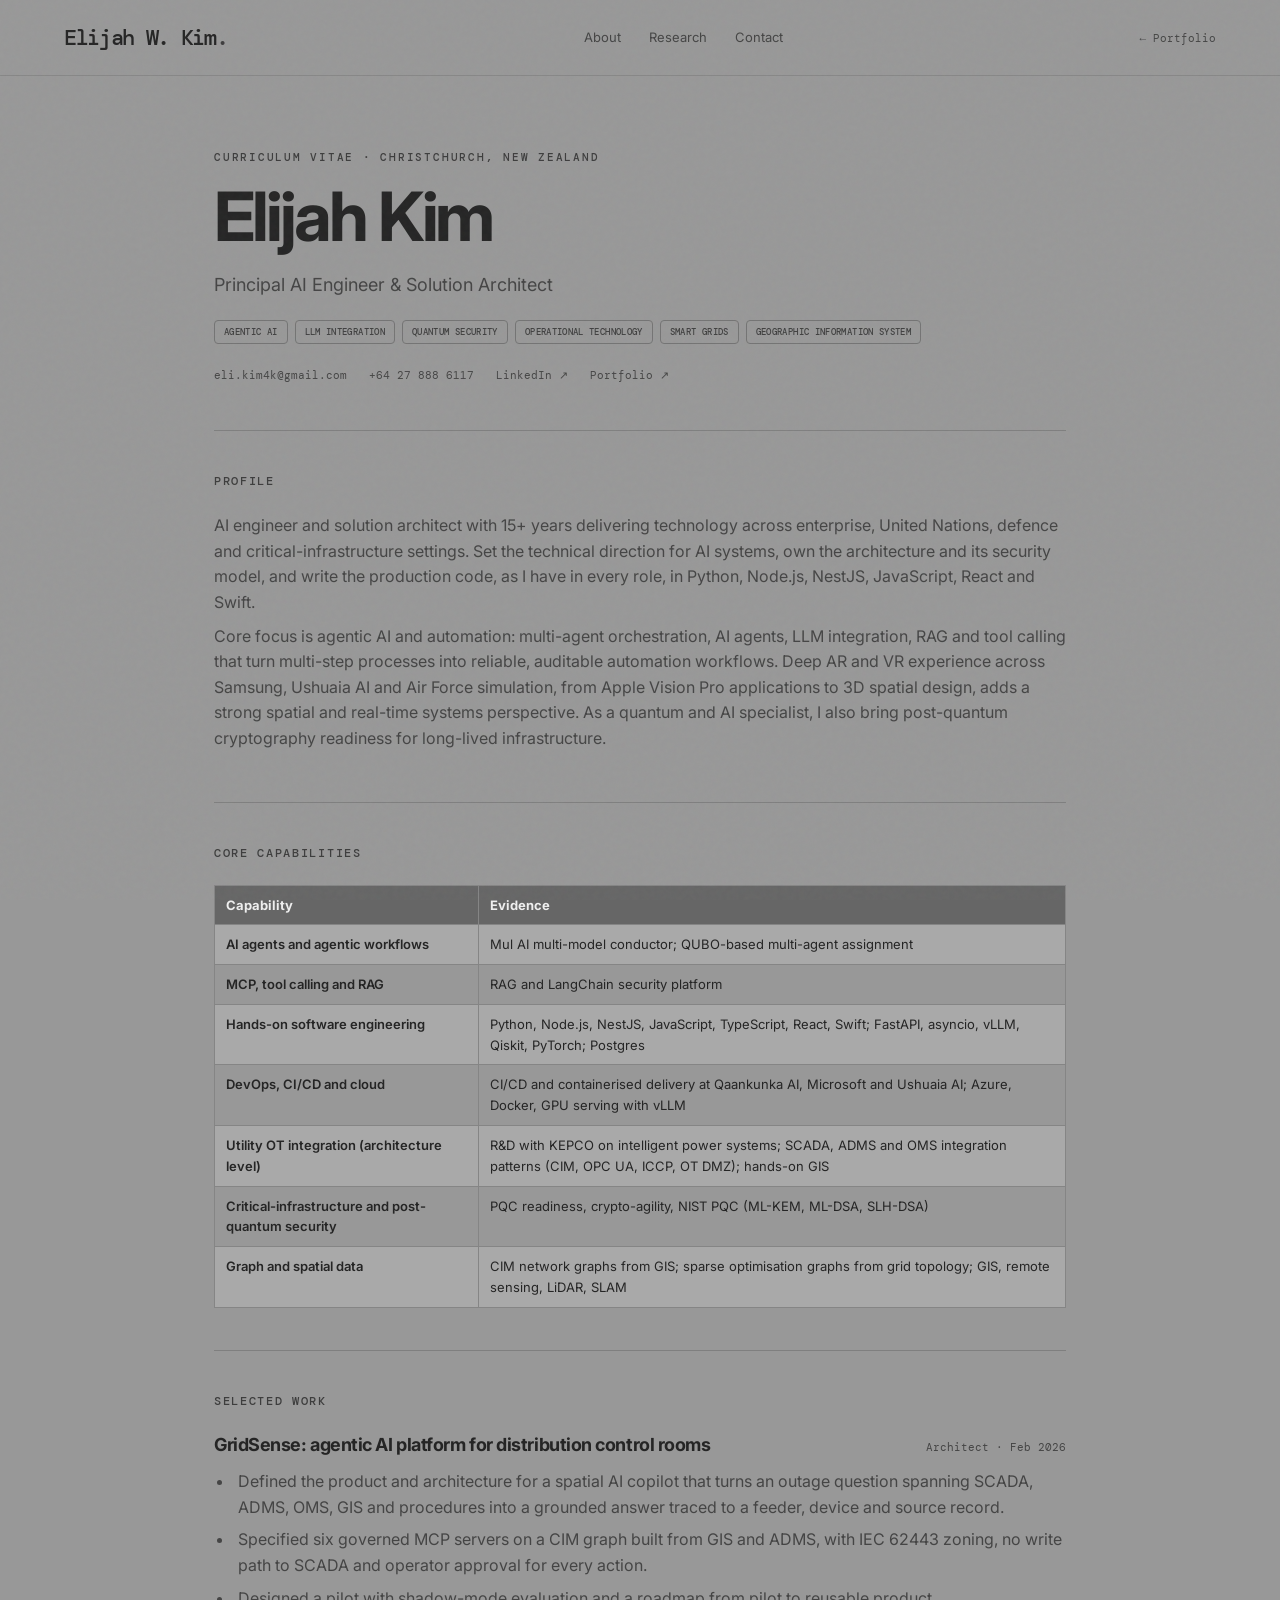
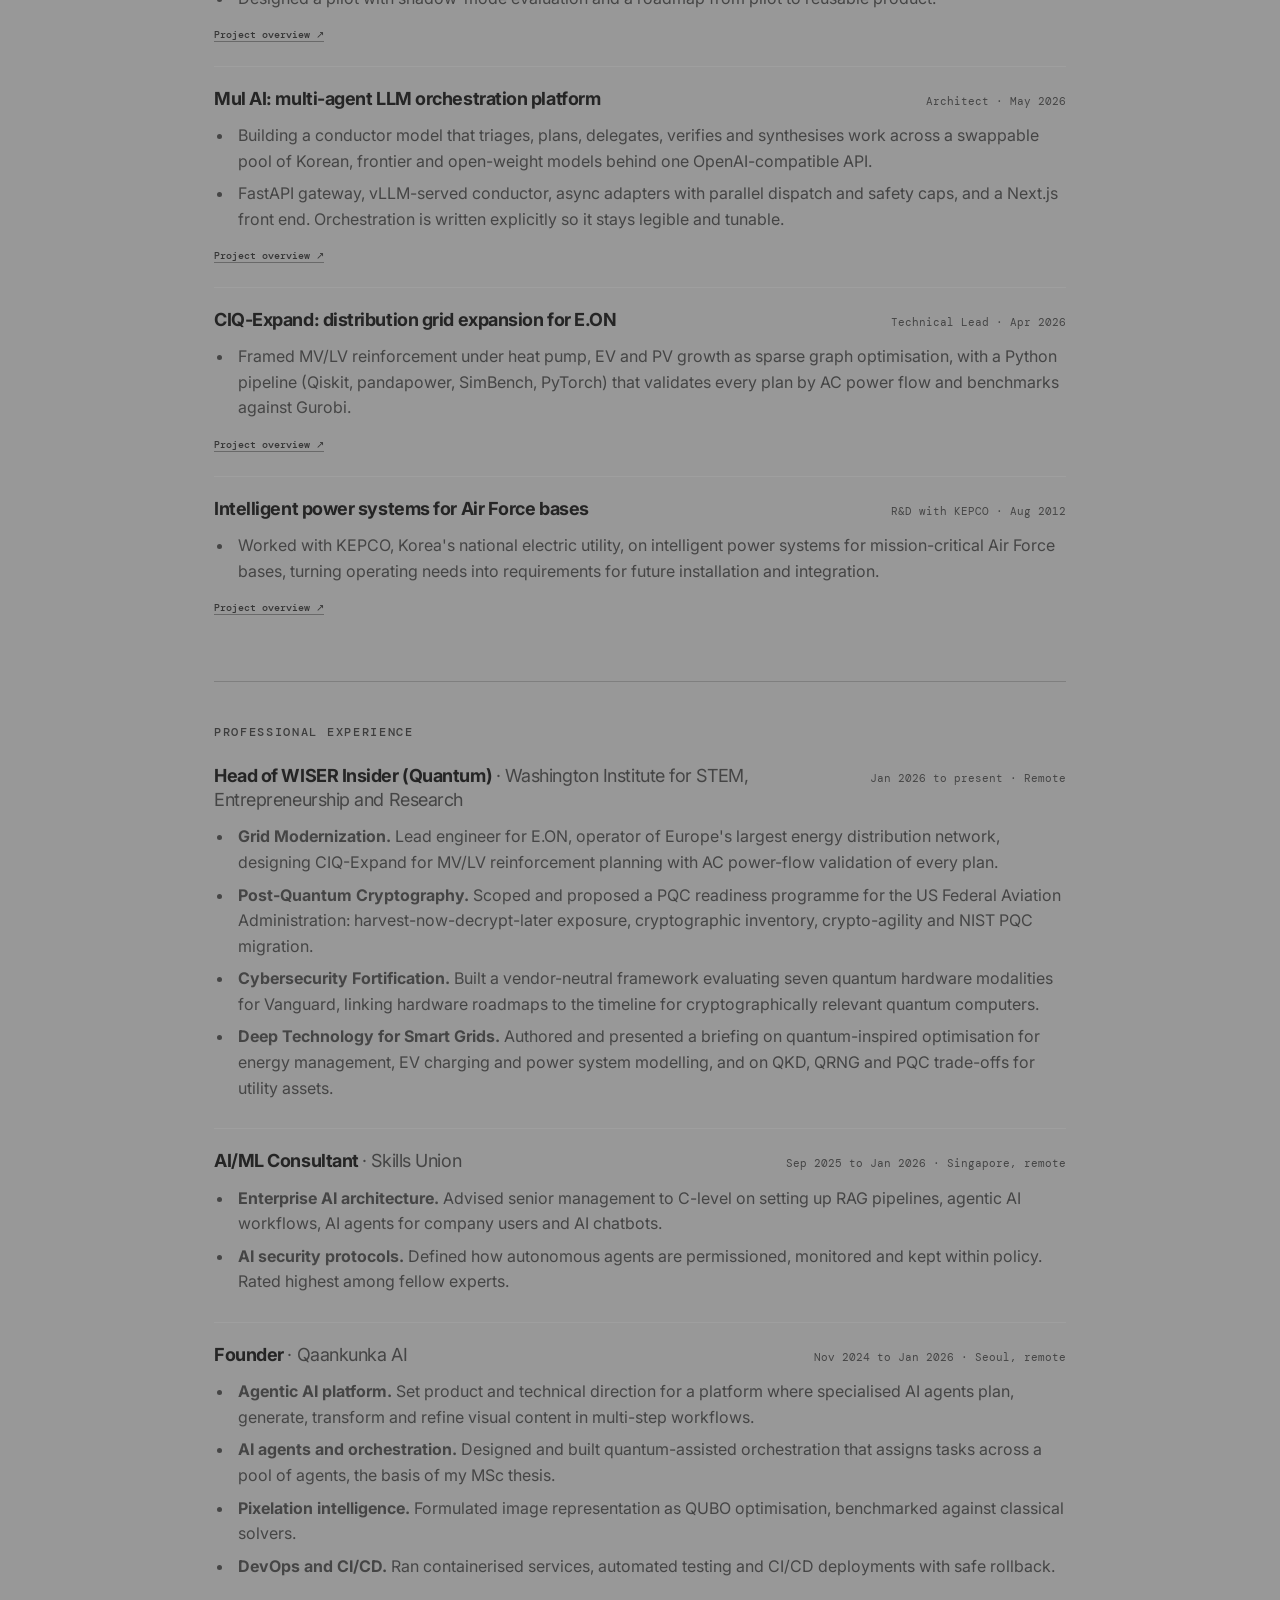
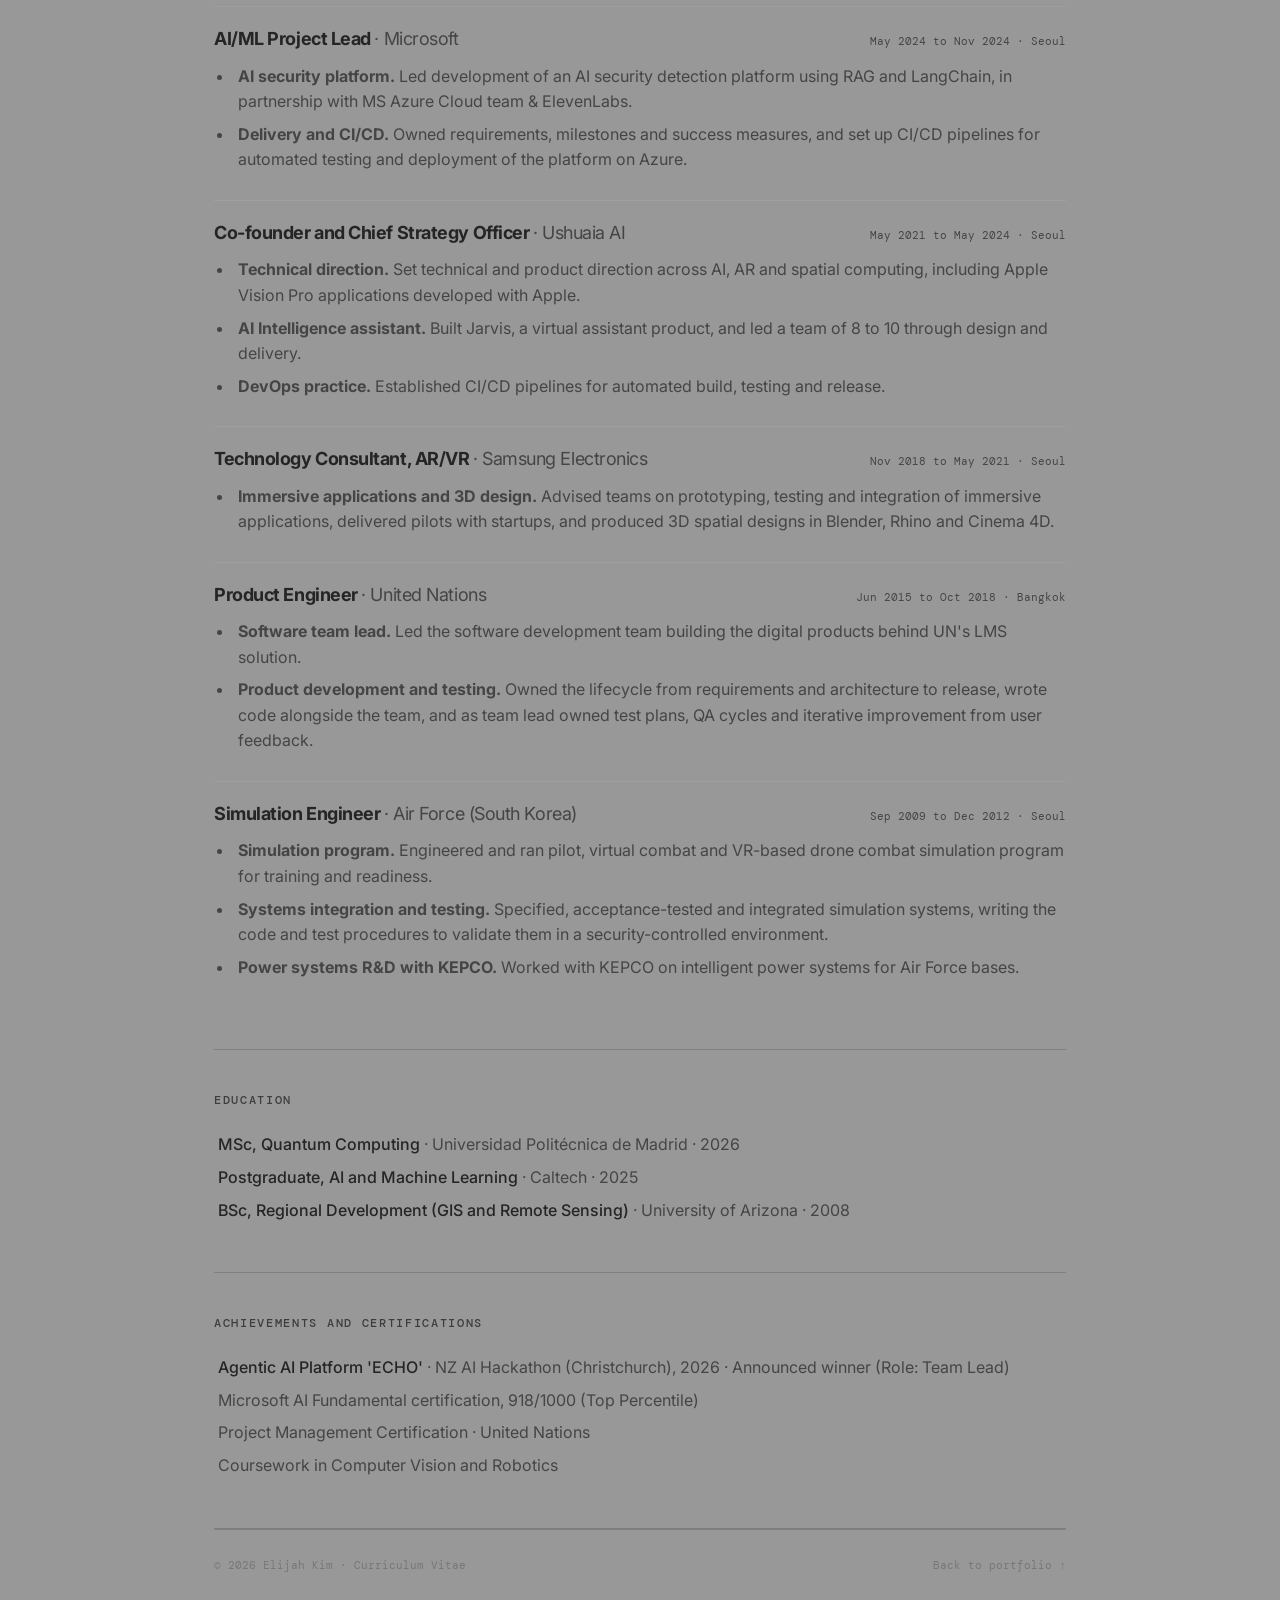
==== commit d6a0e4f9: "Replace CV page with HANTT resume" ====
--- a/cv.html
+++ b/cv.html
@@ -3,9 +3,9 @@
 <head>
   <meta charset="UTF-8">
   <meta name="viewport" content="width=device-width, initial-scale=1.0">
-  <meta name="description" content="Curriculum Vitae of Elijah W. Kim, Agentic AI and Quantum Solution Architect with GIS and Remote Sensing experience.">
+  <meta name="description" content="Elijah Kim — Principal AI Engineer and Solution Architect specialising in Agentic AI, LLM integration, quantum security, operational technology and smart grids.">
   <meta name="theme-color" content="#989898">
-  <title>CV | Elijah W. Kim</title>
+  <title>CV | Elijah Kim — Principal AI Engineer</title>
   <link rel="preconnect" href="https://fonts.googleapis.com">
   <link rel="preconnect" href="https://fonts.gstatic.com" crossorigin>
   <link href="https://fonts.googleapis.com/css2?family=DM+Mono:wght@400;500&family=Inter:wght@400;500;600;700&display=swap" rel="stylesheet">
@@ -20,40 +20,162 @@
   </header>
   <main class="cv-main">
     <div class="cv-content">
-<section class="cv-intro">
-      <p class="eyebrow">CURRICULUM VITAE</p>
-      <h1>Elijah W. Kim</h1>
-      <p class="cv-specialty">Quantum Computing · AI · Technology Education</p>
-      <div class="cv-contact">
-        <span>New Zealand</span><a href="mailto:eli.kim4k@gmail.com">eli.kim4k@gmail.com</a>
-        <a href="tel:+64278886117">+64 27 888 6117</a><a href="https://www.linkedin.com/in/eli-kim-4k/" target="_blank" rel="noreferrer">LinkedIn ↗</a>
-        <a href="https://github.com/elikim4k-ai/" target="_blank" rel="noreferrer">GitHub ↗</a>
-      </div>
-    </section>
+      <section class="cv-intro">
+        <p class="eyebrow">CURRICULUM VITAE · CHRISTCHURCH, NEW ZEALAND</p>
+        <h1>Elijah Kim</h1>
+        <p class="cv-specialty">Principal AI Engineer &amp; Solution Architect</p>
+        <ul class="cv-tags" aria-label="Specialties">
+          <li>Agentic AI</li><li>LLM Integration</li><li>Quantum Security</li>
+          <li>Operational Technology</li><li>Smart Grids</li><li>Geographic Information System</li>
+        </ul>
+        <div class="cv-contact">
+          <a href="mailto:eli.kim4k@gmail.com">eli.kim4k@gmail.com</a>
+          <a href="tel:+64278886117">+64 27 888 6117</a>
+          <a href="https://www.linkedin.com/in/eli-kim-4k/" target="_blank" rel="noreferrer">LinkedIn ↗</a>
+          <a href="index.html">Portfolio ↗</a>
+        </div>
+      </section>
 
-    <section class="cv-section">
-      <h2>Professional Summary</h2>
-      <p>PhD researcher in quantum sensing at Massey University and Head of WISER Insider (Quantum), with an MSc in Quantum Computing Technology and more than 15 years of experience across quantum computing, AI/ML, spatial computing, and international ICT programmes. I design and deliver curricula, workshops, and training for graduate students, industry researchers, and executive audiences, translating advanced technology into practical, workforce-aligned learning. I am seeking to contribute as a Subject Matter Expert and Curriculum Developer to QuSTEAM's QISE education for two-year community colleges.</p>
-    </section>
+      <section class="cv-section">
+        <h2>Profile</h2>
+        <p>AI engineer and solution architect with 15+ years delivering technology across enterprise, United Nations, defence and critical-infrastructure settings. Set the technical direction for AI systems, own the architecture and its security model, and write the production code, as I have in every role, in Python, Node.js, NestJS, JavaScript, React and Swift.</p>
+        <p>Core focus is agentic AI and automation: multi-agent orchestration, AI agents, LLM integration, RAG and tool calling that turn multi-step processes into reliable, auditable automation workflows. Deep AR and VR experience across Samsung, Ushuaia AI and Air Force simulation, from Apple Vision Pro applications to 3D spatial design, adds a strong spatial and real-time systems perspective. As a quantum and AI specialist, I also bring post-quantum cryptography readiness for long-lived infrastructure.</p>
+      </section>
 
-    <section class="cv-section">
-      <h2>Relevant Experience</h2>
-      <article class="cv-role"><div class="cv-role-head"><h3>PhD Researcher, Quantum Sensing <span>· Massey University</span></h3><time>Aug 2026 – Present</time></div><p class="cv-location">New Zealand</p><ul><li>Conduct industry-embedded doctoral research with Kea Aerospace on optimizing hyperspectral payload design for stratospheric Earth observation, supporting disaster response and hazard monitoring.</li><li>Develop a quantitative framework linking sensor design choices to the detectability of hazard-related surface change, applying quantum and machine learning techniques to extend the work into quantum sensing.</li><li>Evaluate detection performance using simulated and real airborne hyperspectral datasets across varying atmospheric and sensor conditions.</li><li>Translate research findings into practical design guidance for lightweight sensing payloads in collaboration with industry engineers.</li></ul></article>
-      <article class="cv-role"><div class="cv-role-head"><h3>Head of WISER Insider (Quantum) <span>· WISER</span></h3><time>Jan 2026 – Present</time></div><p class="cv-location">Washington, DC, USA · Remote · Part-time</p><ul><li>Lead WISER Insider's quantum ecosystem, connecting startups, technology providers, researchers, and industry partners to accelerate quantum education and adoption.</li><li>Design, develop, and deliver quantum software workshops for graduate students and industry researchers, and develop Quantum and AI curriculum for executive education.</li><li>Build and maintain a centralised repository of quantum startups, providers, research institutions, educational resources, and use cases, including a quantum software ecosystem resource suite.</li><li>Developed a vendor-neutral framework for evaluating quantum hardware modalities and vendors, delivered as a client workshop on preparing for quantum hardware.</li></ul></article>
-      <article class="cv-role"><div class="cv-role-head"><h3>AI/ML Consultant <span>· Skills Union</span></h3><time>Sep 2025 – Present</time></div><p class="cv-location">Singapore · Remote</p><ul><li>Design course curricula and learning structures for client organisations, spanning junior-level staff through C-level executives.</li><li>Tailor AI and machine learning content to each audience, translating technical concepts into practical, role-relevant learning outcomes.</li><li>Advise clients on AI and machine learning solution design and adoption; received the highest positive ratings among fellow experts.</li></ul></article>
-      <article class="cv-role"><div class="cv-role-head"><h3>Founder <span>· Qaankunka AI</span></h3><time>Aug 2022 – Present</time></div><p class="cv-location">Seoul, Korea · Remote</p><ul><li>Lead development of an AI creative platform that applies quantum optimization to intelligent pixelation.</li><li>Build tools for creators to generate, transform, and optimize visual content through AI-powered workflows.</li><li>Collaborate with creators, researchers, startups, and technology partners to develop applications and grow the platform ecosystem.</li></ul></article>
-      <article class="cv-role"><div class="cv-role-head"><h3>AI/ML Project Lead <span>· Microsoft AI School</span></h3><time>May 2024 – Nov 2024</time></div><p class="cv-location">Seoul, Korea · Hybrid</p><ul><li>Led development of an AI-powered voice-phishing detection platform using retrieval-augmented generation (RAG) and LangChain, in partnership with ElevenLabs.</li><li>Defined project roadmaps, technical requirements, milestones, and success measures across development, testing, and deployment.</li><li>Coordinated engineers, researchers, and external partners to align solutions with user and business needs. Earned Microsoft AI School certification with a score of 918/1000.</li></ul></article>
-      <article class="cv-role"><div class="cv-role-head"><h3>Co-founder and Chief Strategy Officer <span>· Ushuaia AI</span></h3><time>Jan 2022 – May 2024</time></div><p class="cv-location">Seoul, Korea</p><ul><li>Defined the company vision, growth roadmap, and market positioning across augmented reality, AI, and spatial computing.</li><li>Guided development of immersive applications for Apple Vision Pro in collaboration with Apple.</li><li>Built relationships with technology partners, enterprises, investors, and creators to develop use cases and expand adoption.</li></ul></article>
-      <article class="cv-role"><div class="cv-role-head"><h3>Technology Consultant, AR/VR <span>· Samsung Electronics</span></h3><time>Nov 2018 – May 2021</time></div><p class="cv-location">Seoul, Korea</p><ul><li>Evaluated emerging AR/VR technologies, platforms, and market trends to identify high-impact use cases.</li><li>Advised cross-functional teams on the design, prototyping, testing, and integration of immersive applications.</li><li>Partnered with developers, startups, and technology partners on pilot projects; trained senior executives on technology usage and adoption quarterly.</li></ul></article>
-      <article class="cv-role"><div class="cv-role-head"><h3>Programme Officer, ICT <span>· United Nations</span></h3><time>Jun 2015 – Oct 2018</time></div><p class="cv-location">Bangkok, Thailand</p><ul><li>Led ICT programmes addressing gender inequality and digital inclusion, including the Women ICT Frontier Initiative across 63 member states.</li><li>Conducted Training of Trainers programmes empowering women with ICT skills to start businesses.</li><li>Managed a multidisciplinary team delivering ICT training and initiatives that strengthened digital literacy, employability, and entrepreneurship.</li></ul></article>
-      <article class="cv-role"><div class="cv-role-head"><h3>Virtual Technology Officer <span>· Republic of Korea Air Force</span></h3><time>Sep 2009 – Dec 2012</time></div><p class="cv-location">Seoul, Korea</p><ul><li>Led training of 2,200 Air Force airmen in virtual combat simulation and flight simulation.</li><li>Led pilot simulation, virtual combat simulation, and VR-based drone combat simulation programmes to improve training and readiness.</li><li>Managed acquisition, acceptance testing, and rollout of simulation systems.</li></ul></article>
-    </section>
+      <section class="cv-section">
+        <h2>Core Capabilities</h2>
+        <div class="cv-capability-wrap">
+          <table class="cv-capabilities">
+            <thead><tr><th scope="col">Capability</th><th scope="col">Evidence</th></tr></thead>
+            <tbody>
+              <tr><th scope="row">AI agents and agentic workflows</th><td>Mul AI multi-model conductor; QUBO-based multi-agent assignment</td></tr>
+              <tr><th scope="row">MCP, tool calling and RAG</th><td>RAG and LangChain security platform</td></tr>
+              <tr><th scope="row">Hands-on software engineering</th><td>Python, Node.js, NestJS, JavaScript, TypeScript, React, Swift; FastAPI, asyncio, vLLM, Qiskit, PyTorch; Postgres</td></tr>
+              <tr><th scope="row">DevOps, CI/CD and cloud</th><td>CI/CD and containerised delivery at Qaankunka AI, Microsoft and Ushuaia AI; Azure, Docker, GPU serving with vLLM</td></tr>
+              <tr><th scope="row">Utility OT integration (architecture level)</th><td>R&amp;D with KEPCO on intelligent power systems; SCADA, ADMS and OMS integration patterns (CIM, OPC UA, ICCP, OT DMZ); hands-on GIS</td></tr>
+              <tr><th scope="row">Critical-infrastructure and post-quantum security</th><td>PQC readiness, crypto-agility, NIST PQC (ML-KEM, ML-DSA, SLH-DSA)</td></tr>
+              <tr><th scope="row">Graph and spatial data</th><td>CIM network graphs from GIS; sparse optimisation graphs from grid topology; GIS, remote sensing, LiDAR, SLAM</td></tr>
+            </tbody>
+          </table>
+        </div>
+      </section>
 
-    <section class="cv-section"><h2>Research Projects</h2><article class="cv-role"><h3>QUBO Formulation for Quantum-Assisted Multi-Agent AI Workforce Orchestration</h3><p>QUBO-based orchestration model for multi-agent AI workforces, with QAOA and adiabatic quantum computation simulations.</p></article><article class="cv-role"><h3>Matching Commercial VR Headsets to Spatial Formulations by Projected Pixels</h3><p>Tested commercial VR headsets across different spatial formulations to identify the optimal match between VR devices and metaverse applications.</p></article></section>
+      <section class="cv-section">
+        <h2>Selected Work</h2>
+        <article class="cv-role">
+          <div class="cv-role-head"><h3>GridSense: agentic AI platform for distribution control rooms</h3><span class="cv-location">Architect · Feb 2026</span></div>
+          <ul>
+            <li>Defined the product and architecture for a spatial AI copilot that turns an outage question spanning SCADA, ADMS, OMS, GIS and procedures into a grounded answer traced to a feeder, device and source record.</li>
+            <li>Specified six governed MCP servers on a CIM graph built from GIS and ADMS, with IEC 62443 zoning, no write path to SCADA and operator approval for every action.</li>
+            <li>Designed a pilot with shadow-mode evaluation and a roadmap from pilot to reusable product.</li>
+          </ul>
+          <a class="cv-resource-link" href="https://elikim4k-ai.github.io/Whitenight-elijah-kim/assets/smart-grid-gridsense-ai.pdf" target="_blank" rel="noreferrer">Project overview ↗</a>
+        </article>
+        <article class="cv-role">
+          <div class="cv-role-head"><h3>Mul AI: multi-agent LLM orchestration platform</h3><span class="cv-location">Architect · May 2026</span></div>
+          <ul>
+            <li>Building a conductor model that triages, plans, delegates, verifies and synthesises work across a swappable pool of Korean, frontier and open-weight models behind one OpenAI-compatible API.</li>
+            <li>FastAPI gateway, vLLM-served conductor, async adapters with parallel dispatch and safety caps, and a Next.js front end. Orchestration is written explicitly so it stays legible and tunable.</li>
+          </ul>
+          <a class="cv-resource-link" href="https://elikim4k-ai.github.io/Whitenight-elijah-kim/assets/mul-ai-llm-conductor-overview.pdf" target="_blank" rel="noreferrer">Project overview ↗</a>
+        </article>
+        <article class="cv-role">
+          <div class="cv-role-head"><h3>CIQ-Expand: distribution grid expansion for E.ON</h3><span class="cv-location">Technical Lead · Apr 2026</span></div>
+          <ul><li>Framed MV/LV reinforcement under heat pump, EV and PV growth as sparse graph optimisation, with a Python pipeline (Qiskit, pandapower, SimBench, PyTorch) that validates every plan by AC power flow and benchmarks against Gurobi.</li></ul>
+          <a class="cv-resource-link" href="https://elikim4k-ai.github.io/Whitenight-elijah-kim/assets/smart-grid-ciq-expand.pdf" target="_blank" rel="noreferrer">Project overview ↗</a>
+        </article>
+        <article class="cv-role">
+          <div class="cv-role-head"><h3>Intelligent power systems for Air Force bases</h3><span class="cv-location">R&amp;D with KEPCO · Aug 2012</span></div>
+          <ul><li>Worked with KEPCO, Korea's national electric utility, on intelligent power systems for mission-critical Air Force bases, turning operating needs into requirements for future installation and integration.</li></ul>
+          <a class="cv-resource-link" href="https://elikim4k-ai.github.io/Whitenight-elijah-kim/assets/rokaf-kepco-grid-k-collaboration.pdf" target="_blank" rel="noreferrer">Project overview ↗</a>
+        </article>
+      </section>
 
-    <section class="cv-section"><h2>Education</h2><ul class="cv-plain-list"><li><strong>PhD, Quantum Sensing (in progress)</strong> · Massey University, New Zealand</li><li><strong>MSc, Quantum Computing Technology</strong> · Universidad Politécnica de Madrid (UPM), Spain</li><li><strong>Postgraduate, Artificial Intelligence and Machine Learning</strong> · Caltech</li><li><strong>MSc, Electrical and Computer Engineering</strong> · Hanzhong University</li><li><strong>BSc, Regional Development (GIS and Remote Sensing)</strong> · University of Arizona</li></ul></section>
-    <section class="cv-section cv-columns"><div><h2>Certification</h2><p>Project Management Certification · United Nations</p></div><div><h2>Skills</h2><p><strong>Quantum:</strong> QUBO and optimization formulations, quantum software ecosystem analysis, quantum hardware modality evaluation</p><p><strong>AI/ML:</strong> RAG, LangChain, Azure AI, LLM applications, computer vision, robotics (ROS2)</p><p><strong>Content and communication:</strong> Technical writing, workshop and training materials, client-facing deliverables, web content</p><p><strong>Languages:</strong> English, Korean</p></div></section>
-    <footer class="cv-footer"><span>© <span id="year"></span> Elijah W. Kim</span><a href="index.html">Back to portfolio ↑</a></footer>
+      <section class="cv-section">
+        <h2>Professional Experience</h2>
+        <article class="cv-role">
+          <div class="cv-role-head"><h3>Head of WISER Insider (Quantum) <span>· Washington Institute for STEM, Entrepreneurship and Research</span></h3><time>Jan 2026 to present · Remote</time></div>
+          <ul>
+            <li><strong>Grid Modernization.</strong> Lead engineer for E.ON, operator of Europe's largest energy distribution network, designing CIQ-Expand for MV/LV reinforcement planning with AC power-flow validation of every plan.</li>
+            <li><strong>Post-Quantum Cryptography.</strong> Scoped and proposed a PQC readiness programme for the US Federal Aviation Administration: harvest-now-decrypt-later exposure, cryptographic inventory, crypto-agility and NIST PQC migration.</li>
+            <li><strong>Cybersecurity Fortification.</strong> Built a vendor-neutral framework evaluating seven quantum hardware modalities for Vanguard, linking hardware roadmaps to the timeline for cryptographically relevant quantum computers.</li>
+            <li><strong>Deep Technology for Smart Grids.</strong> Authored and presented a briefing on quantum-inspired optimisation for energy management, EV charging and power system modelling, and on QKD, QRNG and PQC trade-offs for utility assets.</li>
+          </ul>
+        </article>
+        <article class="cv-role">
+          <div class="cv-role-head"><h3>AI/ML Consultant <span>· Skills Union</span></h3><time>Sep 2025 to Jan 2026 · Singapore, remote</time></div>
+          <ul>
+            <li><strong>Enterprise AI architecture.</strong> Advised senior management to C-level on setting up RAG pipelines, agentic AI workflows, AI agents for company users and AI chatbots.</li>
+            <li><strong>AI security protocols.</strong> Defined how autonomous agents are permissioned, monitored and kept within policy. Rated highest among fellow experts.</li>
+          </ul>
+        </article>
+        <article class="cv-role">
+          <div class="cv-role-head"><h3>Founder <span>· Qaankunka AI</span></h3><time>Nov 2024 to Jan 2026 · Seoul, remote</time></div>
+          <ul>
+            <li><strong>Agentic AI platform.</strong> Set product and technical direction for a platform where specialised AI agents plan, generate, transform and refine visual content in multi-step workflows.</li>
+            <li><strong>AI agents and orchestration.</strong> Designed and built quantum-assisted orchestration that assigns tasks across a pool of agents, the basis of my MSc thesis.</li>
+            <li><strong>Pixelation intelligence.</strong> Formulated image representation as QUBO optimisation, benchmarked against classical solvers.</li>
+            <li><strong>DevOps and CI/CD.</strong> Ran containerised services, automated testing and CI/CD deployments with safe rollback.</li>
+          </ul>
+        </article>
+        <article class="cv-role">
+          <div class="cv-role-head"><h3>AI/ML Project Lead <span>· Microsoft</span></h3><time>May 2024 to Nov 2024 · Seoul</time></div>
+          <ul>
+            <li><strong>AI security platform.</strong> Led development of an AI security detection platform using RAG and LangChain, in partnership with MS Azure Cloud team &amp; ElevenLabs.</li>
+            <li><strong>Delivery and CI/CD.</strong> Owned requirements, milestones and success measures, and set up CI/CD pipelines for automated testing and deployment of the platform on Azure.</li>
+          </ul>
+        </article>
+        <article class="cv-role">
+          <div class="cv-role-head"><h3>Co-founder and Chief Strategy Officer <span>· Ushuaia AI</span></h3><time>May 2021 to May 2024 · Seoul</time></div>
+          <ul>
+            <li><strong>Technical direction.</strong> Set technical and product direction across AI, AR and spatial computing, including Apple Vision Pro applications developed with Apple.</li>
+            <li><strong>AI Intelligence assistant.</strong> Built Jarvis, a virtual assistant product, and led a team of 8 to 10 through design and delivery.</li>
+            <li><strong>DevOps practice.</strong> Established CI/CD pipelines for automated build, testing and release.</li>
+          </ul>
+        </article>
+        <article class="cv-role">
+          <div class="cv-role-head"><h3>Technology Consultant, AR/VR <span>· Samsung Electronics</span></h3><time>Nov 2018 to May 2021 · Seoul</time></div>
+          <ul>
+            <li><strong>Immersive applications and 3D design.</strong> Advised teams on prototyping, testing and integration of immersive applications, delivered pilots with startups, and produced 3D spatial designs in Blender, Rhino and Cinema 4D.</li>
+          </ul>
+        </article>
+        <article class="cv-role">
+          <div class="cv-role-head"><h3>Product Engineer <span>· United Nations</span></h3><time>Jun 2015 to Oct 2018 · Bangkok</time></div>
+          <ul>
+            <li><strong>Software team lead.</strong> Led the software development team building the digital products behind UN's LMS solution.</li>
+            <li><strong>Product development and testing.</strong> Owned the lifecycle from requirements and architecture to release, wrote code alongside the team, and as team lead owned test plans, QA cycles and iterative improvement from user feedback.</li>
+          </ul>
+        </article>
+        <article class="cv-role">
+          <div class="cv-role-head"><h3>Simulation Engineer <span>· Air Force (South Korea)</span></h3><time>Sep 2009 to Dec 2012 · Seoul</time></div>
+          <ul>
+            <li><strong>Simulation program.</strong> Engineered and ran pilot, virtual combat and VR-based drone combat simulation program for training and readiness.</li>
+            <li><strong>Systems integration and testing.</strong> Specified, acceptance-tested and integrated simulation systems, writing the code and test procedures to validate them in a security-controlled environment.</li>
+            <li><strong>Power systems R&amp;D with KEPCO.</strong> Worked with KEPCO on intelligent power systems for Air Force bases.</li>
+          </ul>
+        </article>
+      </section>
+
+      <section class="cv-section">
+        <h2>Education</h2>
+        <ul class="cv-plain-list">
+          <li><strong>MSc, Quantum Computing</strong> · Universidad Politécnica de Madrid · 2026</li>
+          <li><strong>Postgraduate, AI and Machine Learning</strong> · Caltech · 2025</li>
+          <li><strong>BSc, Regional Development (GIS and Remote Sensing)</strong> · University of Arizona · 2008</li>
+        </ul>
+      </section>
+
+      <section class="cv-section">
+        <h2>Achievements and Certifications</h2>
+        <ul class="cv-plain-list">
+          <li><strong>Agentic AI Platform 'ECHO'</strong> · NZ AI Hackathon (Christchurch), 2026 · Announced winner (Role: Team Lead)</li>
+          <li>Microsoft AI Fundamental certification, 918/1000 (Top Percentile)</li>
+          <li>Project Management Certification · United Nations</li>
+          <li>Coursework in Computer Vision and Robotics</li>
+        </ul>
+      </section>
+
+      <footer class="cv-footer"><span>© <span id="year"></span> Elijah Kim · Curriculum Vitae</span><a href="index.html">Back to portfolio ↑</a></footer>
     </div>
   </main>
   <div class="color-lens" aria-hidden="true"></div>
--- a/style.css
+++ b/style.css
@@ -202,9 +202,17 @@
 .cv-content[hidden] { display: none; }
 .cv-intro { padding-bottom: 48px; border-bottom: 1px solid var(--line); }
 .cv-intro .eyebrow { margin-bottom: 18px; }
-.cv-intro h1 { font-size: clamp(52px, 8vw, 88px); }
+.cv-intro h1 { font-size: clamp(42px, 6vw, 68px); }
 .cv-specialty { margin: 20px 0; color: var(--muted); font-size: 18px; }
+.cv-tags { display: flex; flex-wrap: wrap; gap: 7px; list-style: none; padding: 0; margin: 0 0 24px; }
+.cv-tags li { padding: 5px 9px; border: 1px solid #747474; border-radius: 4px; color: #414141; font: 500 9px "DM Mono", monospace; letter-spacing: .04em; text-transform: uppercase; }
 .cv-contact { display: flex; flex-wrap: wrap; gap: 10px 22px; color: var(--muted); font: 11px "DM Mono", monospace; }
+.cv-capability-wrap { overflow-x: auto; }
+.cv-capabilities { width: 100%; min-width: 620px; border-collapse: collapse; font-size: 13px; }
+.cv-capabilities th, .cv-capabilities td { padding: 9px 11px; border: 1px solid #858585; text-align: left; vertical-align: top; }
+.cv-capabilities thead { background: #666; color: #eee; }
+.cv-capabilities tbody tr:nth-child(odd) { background: rgba(255,255,255,.17); }
+.cv-capabilities tbody th { width: 31%; font-weight: 600; }
 .cv-contact a:hover, .cv-back:hover { color: var(--accent); }
 .cv-back { font: 11px "DM Mono", monospace; color: var(--muted); }
 .cv-section { padding: 42px 0; border-bottom: 1px solid var(--line); }
@@ -218,6 +226,8 @@
 .cv-role time, .cv-location { color: var(--muted); font: 11px "DM Mono", monospace; white-space: nowrap; }
 .cv-role ul, .cv-plain-list { color: var(--muted); padding-left: 20px; margin: 12px 0 0; }
 .cv-role li, .cv-plain-list li { margin: 7px 0; padding-left: 4px; }
+.cv-resource-link { display: inline-block; margin-top: 10px; color: #363636; font: 500 10px "DM Mono", monospace; border-bottom: 1px solid #696969; }
+.cv-resource-link:hover { color: #111; border-color: #222; }
 .cv-plain-list { list-style: none; padding: 0; }
 .cv-plain-list strong, .cv-columns strong { color: var(--text); font-weight: 500; }
 .cv-columns { display: grid; grid-template-columns: .7fr 1.3fr; gap: 50px; }
@@ -253,6 +263,8 @@
   .section-heading { display: block; }
   .section-heading .muted { margin-top: 20px; }
   .cv-main { padding-top: 120px; }
+  .cv-capabilities { min-width: 560px; }
+  .cv-capabilities th, .cv-capabilities td { padding: 8px; }
   .cv-access-controls { flex-direction: column; }
   .cv-access-controls button { min-height: 48px; }
   .cv-role-head { display: block; }
